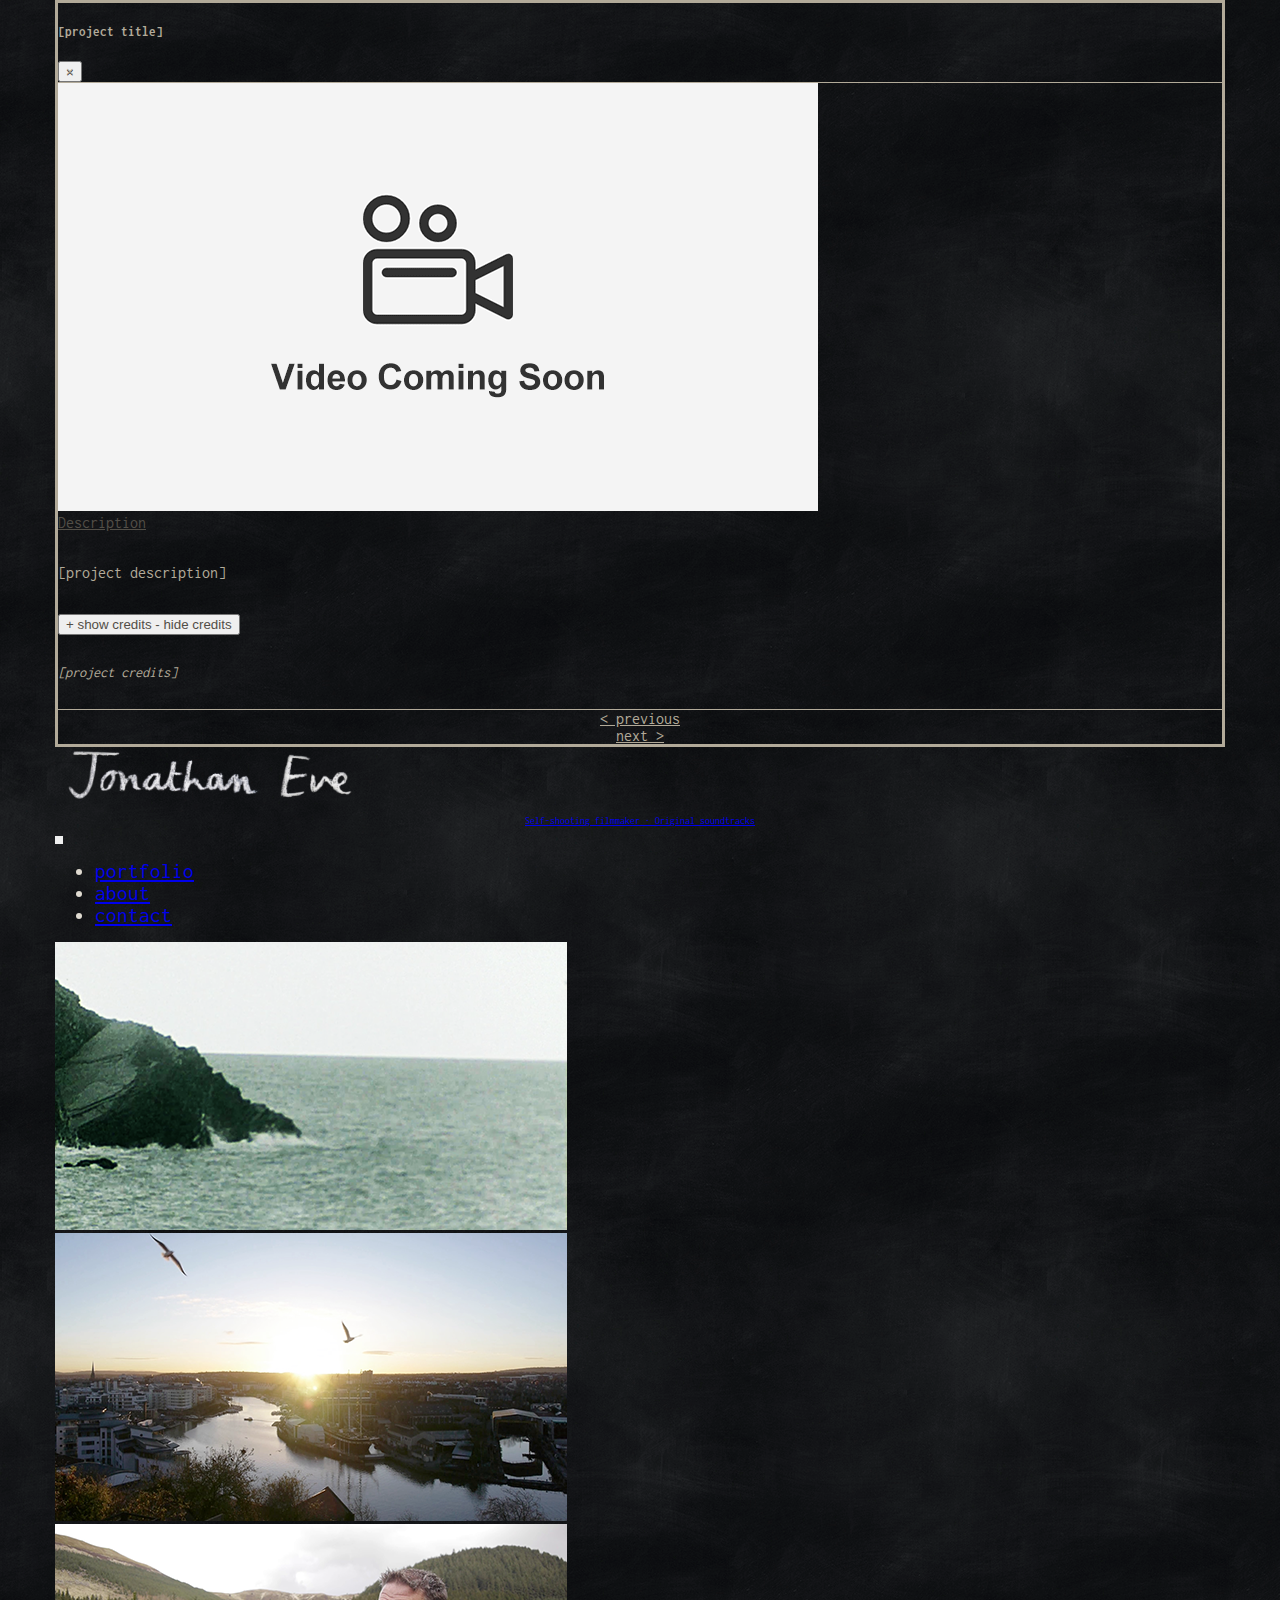
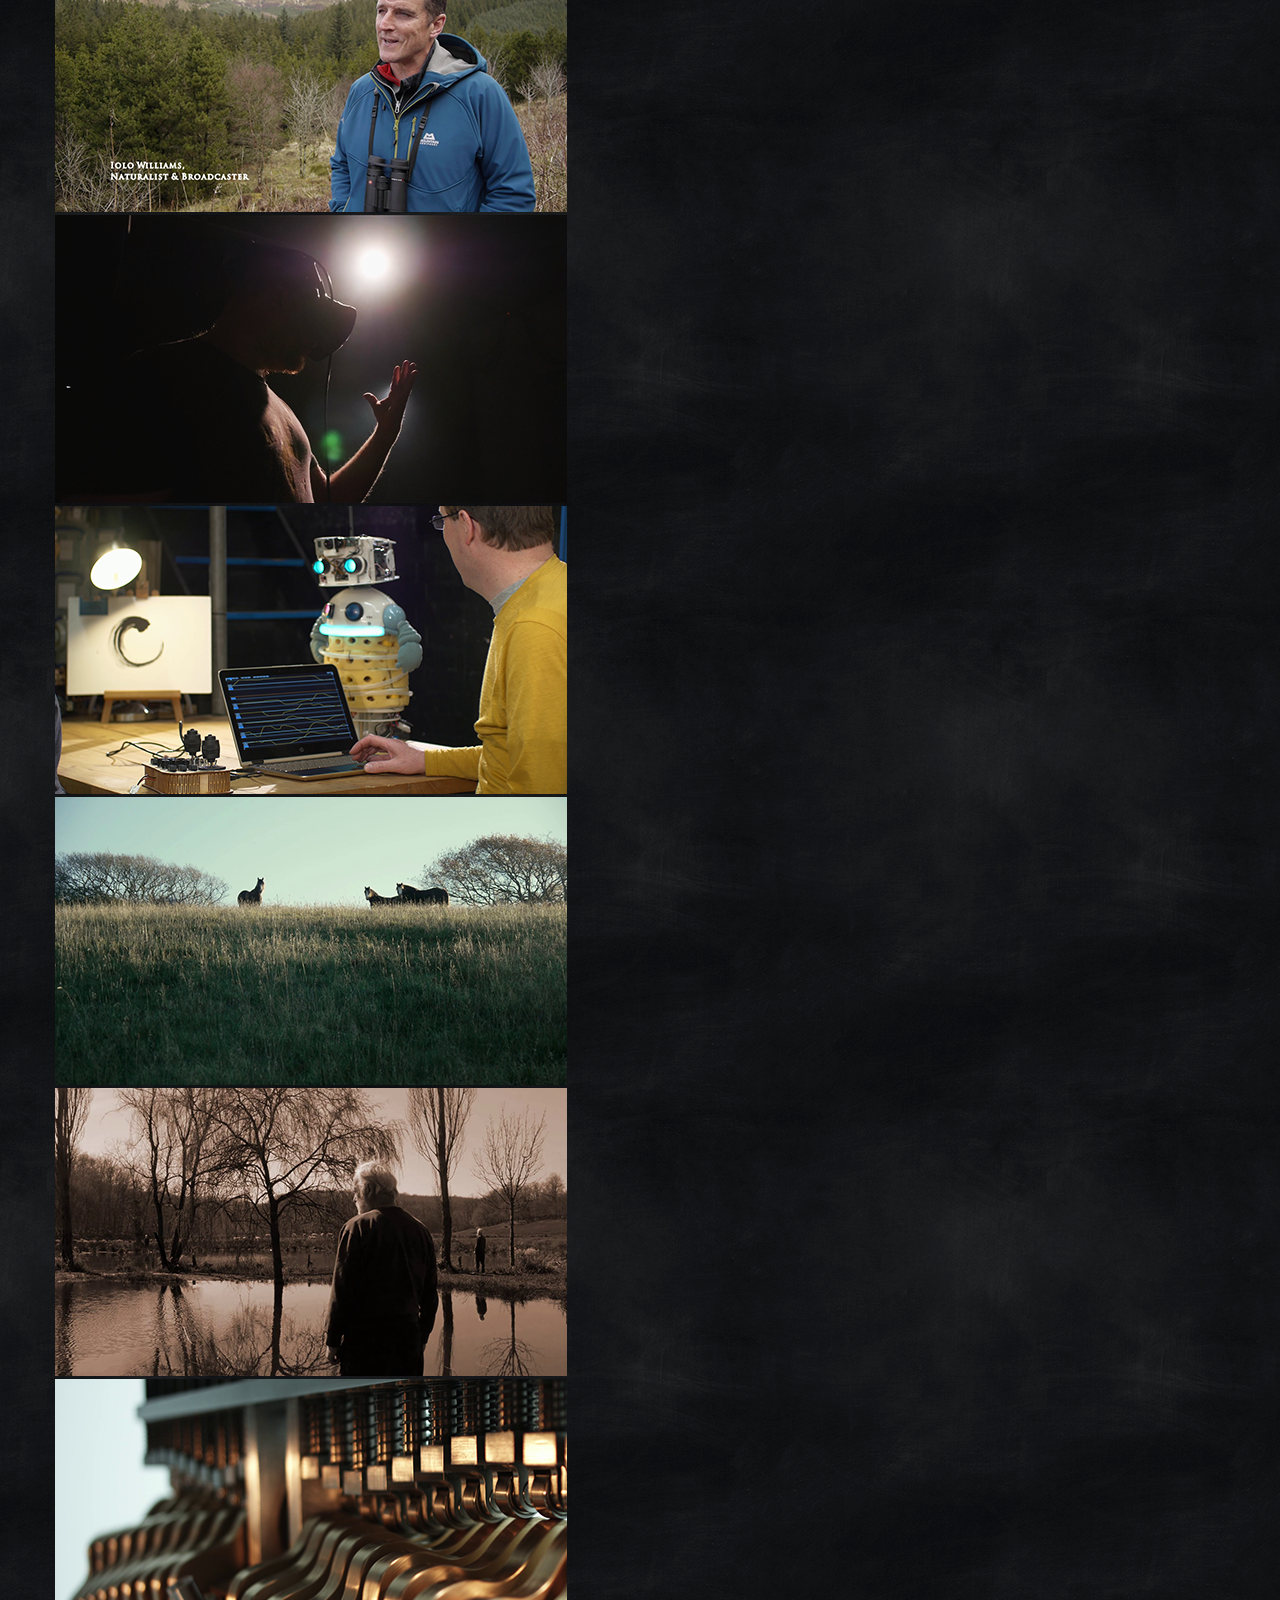
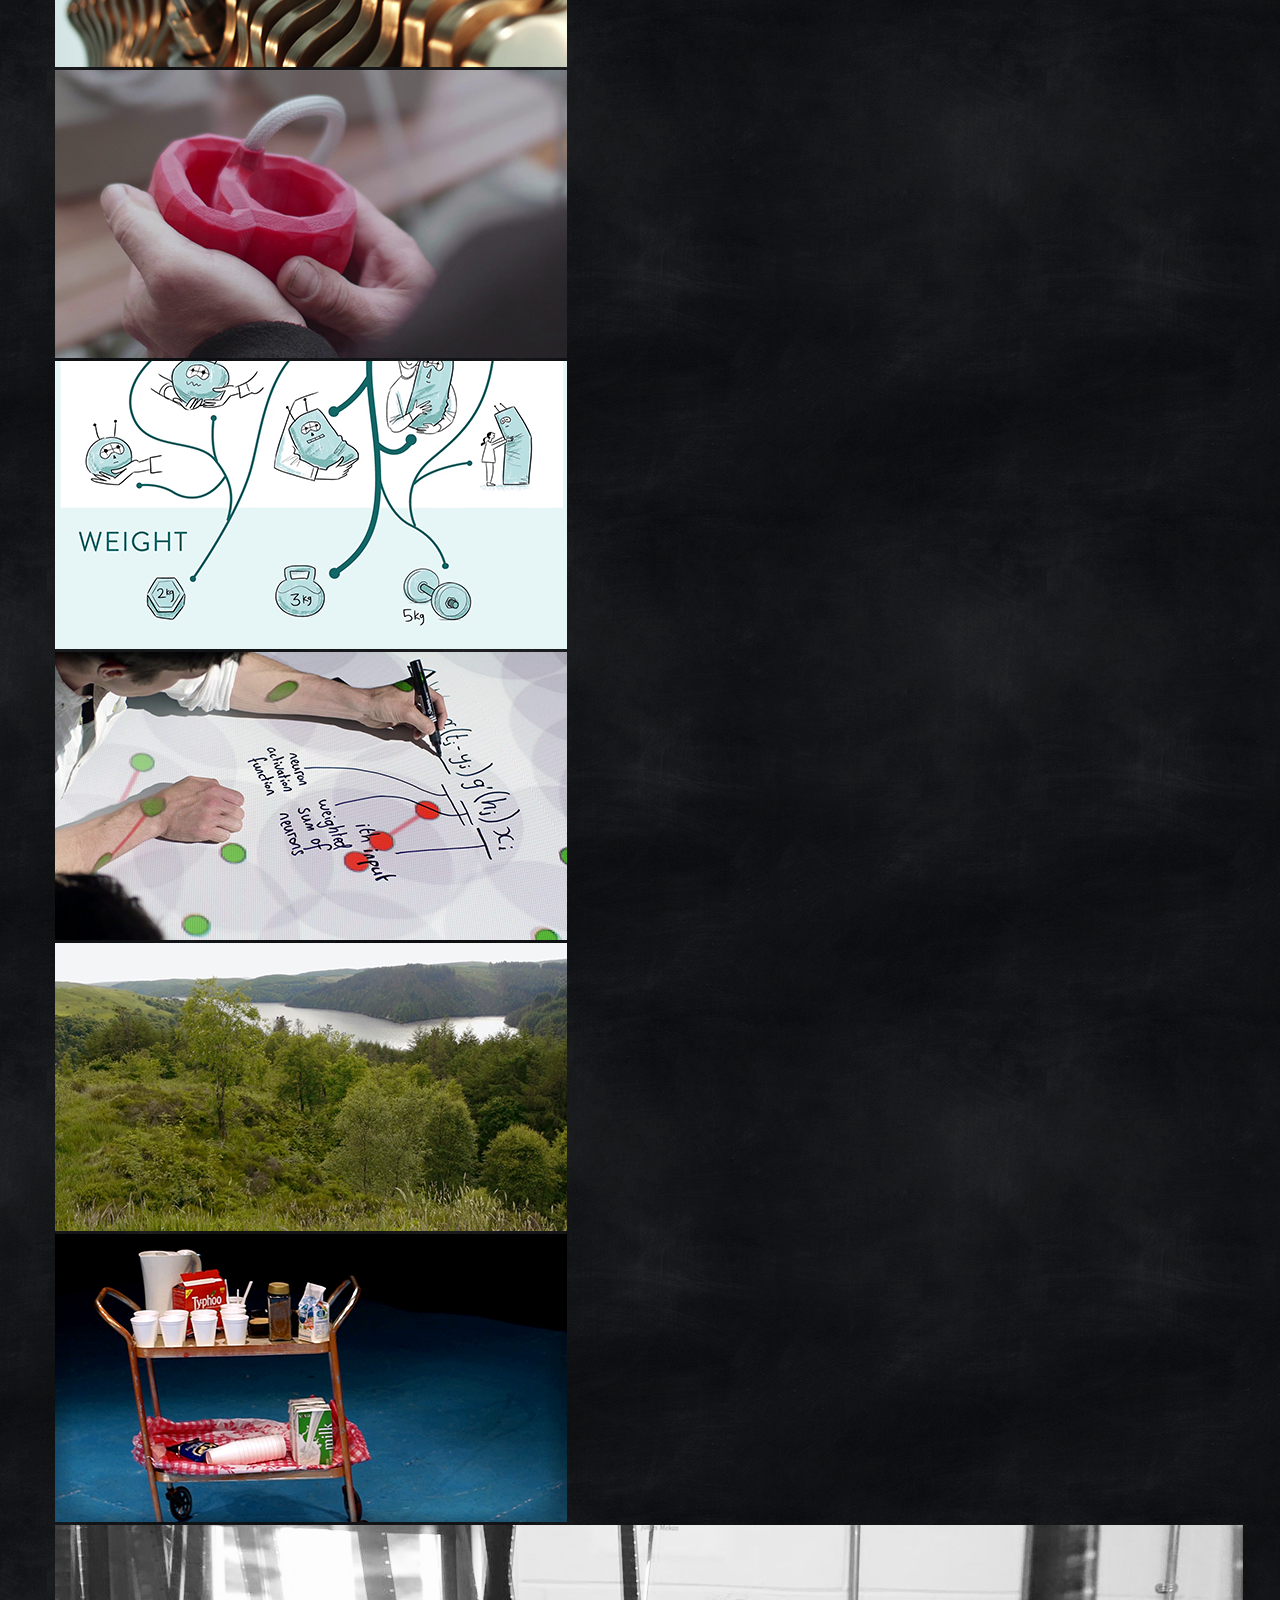
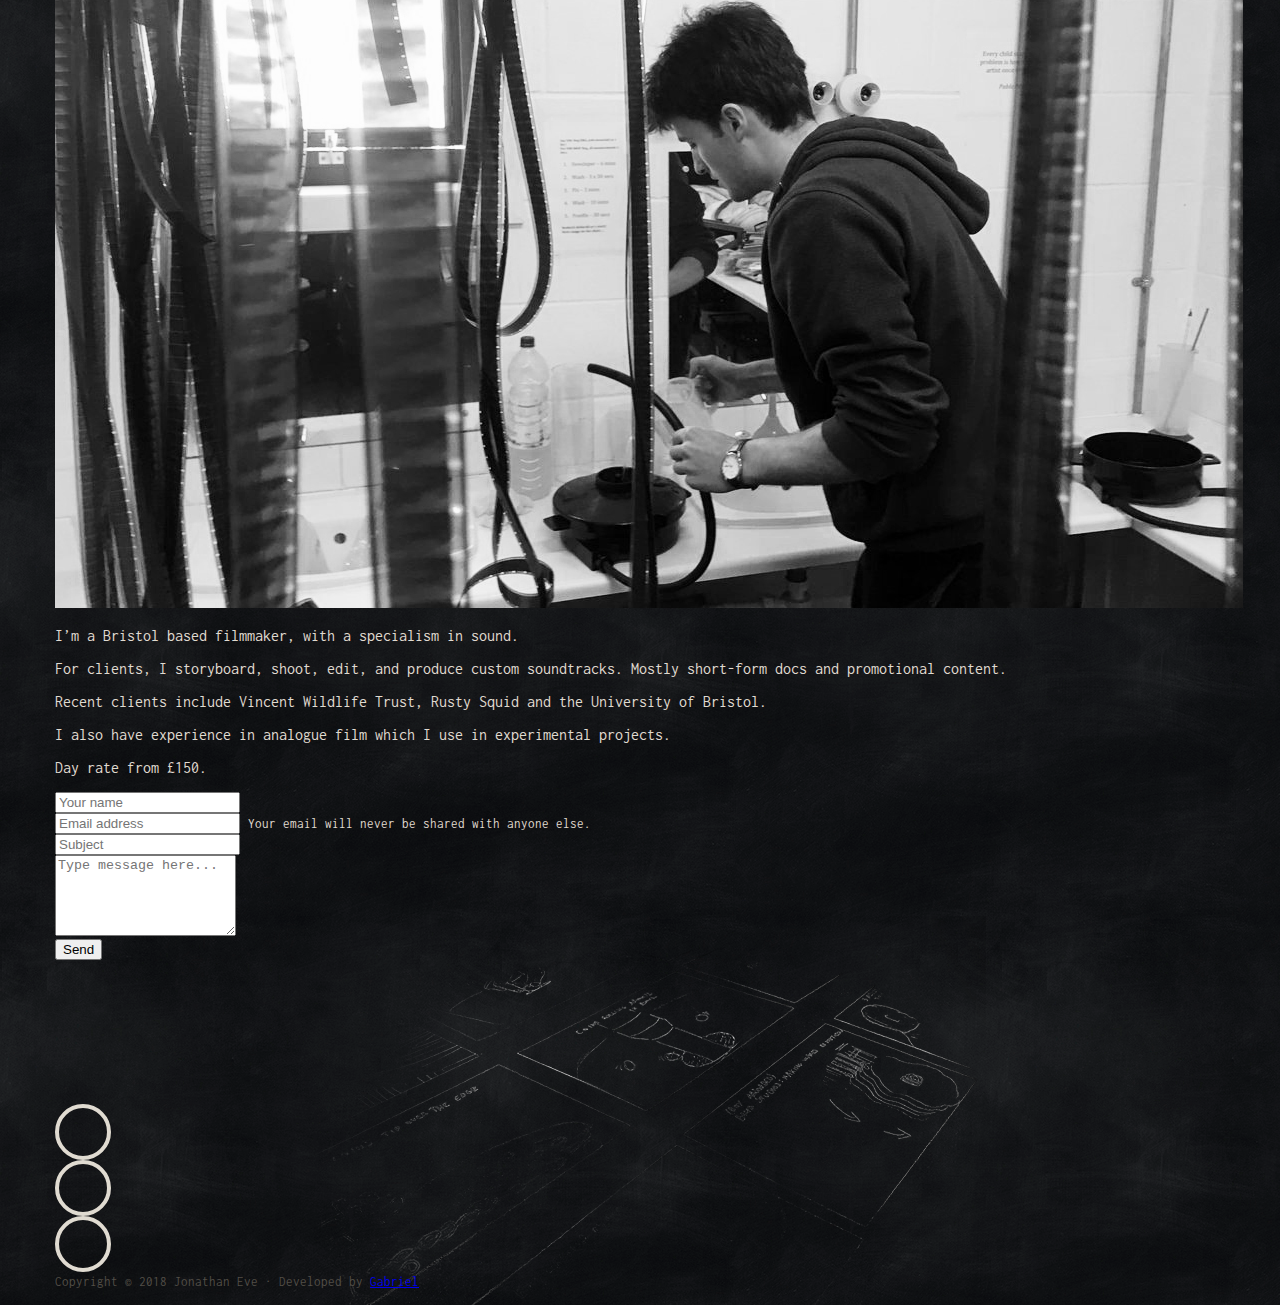
==== beta/index.html @ 40a4ddd0 "Removed links from descriptions" ====
<!doctype html>
<html lang="en">
<head>
  <!-- Required meta tags -->
  <meta charset="utf-8">
  <meta name="viewport" content="width=device-width, initial-scale=1, shrink-to-fit=no">
  <title>Jonathan Eve - Filmmaker</title>
  <link rel="icon" href="/img/favicon.png">

  <!-- Bootstrap CSS -->
  <link rel="stylesheet" href="https://stackpath.bootstrapcdn.com/bootstrap/4.2.1/css/bootstrap.min.css" integrity="sha384-GJzZqFGwb1QTTN6wy59ffF1BuGJpLSa9DkKMp0DgiMDm4iYMj70gZWKYbI706tWS" crossorigin="anonymous">  <!--  -->

  <link rel="stylesheet" href="https://use.fontawesome.com/releases/v5.7.0/css/all.css" integrity="sha384-lZN37f5QGtY3VHgisS14W3ExzMWZxybE1SJSEsQp9S+oqd12jhcu+A56Ebc1zFSJ" crossorigin="anonymous">
  <link rel="stylesheet" href="theme.css">
  <link href="https://fonts.googleapis.com/css?family=Montserrat" rel="stylesheet">
  <link href="https://fonts.googleapis.com/css?family=Inconsolata" rel="stylesheet">

</head>

<!-- Page start -->

<!-- page container class to allow boostrap css overide by increasing specifity -->
<body id="bo" style="background-image: url('/img/background-blackboard.jpg');">
<div id="background-2" style="background-image: url('/img/illustrations/storyboard-bottom.png');
background-repeat: no-repeat;
background-position: bottom;">


  <!-- Modal -->
  <div class="modal fade" id="previewModal" tabindex="-1" role="dialog" aria-labelledby="exampleModalLabel" aria-hidden="true">
    <div class="modal-dialog modal-lg" role="document">
      <div class="modal-content" style="background-image: url('/img/background-blackboard.jpg');">
        <div class="modal-header">
          <h5 id="modal-title">[project title]</h5>
          <button type="button" class="close" data-dismiss="modal" aria-label="Close">
            <span aria-hidden="true">&times;</span>
          </button>
        </div>
        <div class="modal-body" id="modal-video">
          <!-- Video placeholder when no video link exists -->
          <img src="/img/video-coming-soon-placeholder.gif" class="img-fluid" alt="Responsive image">
        </div>
        <div class="modal-body">
          <a href="#" class="toggler muted-colour" role="button" data-toggle="collapse" data-target="#modal-description" aria-expanded="false" aria-controls="modal-description">
            Description
            <span class="not-hidden"><i class="fas fa-caret-right"></i></span>
            <span class="d-none"><i class="fas fa-caret-down"></i></span>
          </a>
          <div id="modal-description" class="collapse">
            <p>[project description]</p>
          </div>

          <div class="text-right">
            <button class="btn btn-sm toggler muted-colour" type="button" data-toggle="collapse" data-target="#modal-credits" aria-expanded="false" aria-controls="modal-credits">
              <span class="not-hidden">+ show credits</span>
              <span class="d-none">- hide credits</span>
            </button>
            <div id="modal-credits" class="collapse">
              <p>[project credits]</p>
            </div>
          </div>

        </div>
        <div class="modal-footer">
          <div class="container-fluid">
            <div class="row">
              <div class="col-6 text-left">
                <a id="prevButton" href="#">&lt; previous</a>
              </div>
              <div class="col-6 text-right">
                <a id="nextButton" href="#">next &gt;</a>
              </div>
            </div>
          </div>
        </div>
      </div>
    </div>
  </div>


  <!-- Navigation menu -->

  <div class="navbar-container mt-3 mb-5">
    <nav class="navbar navbar-expand-md navbar-dark">
      <!-- TODO: add ref to homepage for brand -->
      <a class="navbar-brand" href="#">
        <!-- <span class="brand">Jonathan Eve</span> -->
        <span class="brand">
          <img src="/img/jonathan-eve-logo.png" alt="Jonathan Eve" width="300">
        </span>
        <small>Self-shooting filmmaker &middot; Original soundtracks</small>
      </a>

      <button class="navbar-toggler" type="button" data-toggle="collapse" data-target="#navbarSupportedContent" aria-controls="navbarSupportedContent" aria-expanded="false" aria-label="Toggle navigation">
        <span class="navbar-toggler-icon"></span>
      </button>
      <!-- TODO: navbar-nav remove? to stop colour -->
      <div class="collapse navbar-collapse" id="navbarSupportedContent">
        <ul class="ml-auto nav nav-tabs navbar-nav" id="myTab" role="tablist">
          <li class="nav-item text-right">
            <a class="nav-link active" id="portfolio-tab" data-toggle="tab" href="#portfolio" role="tab" aria-controls="portfolio" aria-selected="true">portfolio</a>
          </li>
          <li class="nav-item text-right">
            <a class="nav-link" id="about-tab" data-toggle="tab" href="#about" role="tab" aria-controls="about" aria-selected="false">about</a>
          </li>
          <li class="nav-item text-right">
            <a class="nav-link" id="contact-tab" data-toggle="tab" href="#contact" role="tab" aria-controls="contact" aria-selected="false">contact</a>
          </li>
        </ul>
      </div>
    </nav>
  </div>



  <div class="tab-content">


    <!-- Portfolio section -->
    <!-- TODO: key shots on video page? with explanation with film tape decoration/border -->
    <section class="container-fluid mt-4 tab-pane fade show active" id="portfolio" role="tabpanel" aria-labelledby="portfolio-tab">
      <div class="row">
        

<div class="col-sm-6 col-lg-4 p-3">
  <a class="portfolio-box" data-toggle="modal" data-target="#previewModal" href="#">
    <img src="/img/thumbs/drowning-in-an-automated-sea.png" class="img-fluid" alt="Responsive image">
    <div class="portfolio-box-caption">
      <h3 class="project-title">
        Drowning in an automated sea
      </h3>
      <p class="project-credits">
        camera & editing by Jonathan Eve
special thanks to Greg Bevan & Aberystwyth University TFTS alumni access scheme
      </p>
      <p class="project-description">
        Scenes between Aberystwyth and Aberaeron, shot on a spring-wound 16mm Bolex, developed and digitised at the University of Aberystwyth. Music: <i>Drowning in an automated sea</i> by calm! 2018
      </p>
      <div class="project-content">
        <!-- set the correct aspect ratio here -->
        <div class="embed-responsive embed-responsive-16by9">
          <iframe class="embed-responsive-item" src="https://player.vimeo.com/video/298009105?color=ffffff&title=0&byline=0&portrait=0" allowfullscreen></iframe>
        </div>
      </div>
    </div>
    <!-- <span class="badge badge-secondary">Coming soon</span> -->
  </a>
</div>
<div class="col-sm-6 col-lg-4 p-3">
  <a class="portfolio-box" data-toggle="modal" data-target="#previewModal" href="#">
    <img src="/img/thumbs/bristol-around-the-clock.png" class="img-fluid" alt="Responsive image">
    <div class="portfolio-box-caption">
      <h3 class="project-title">
        Bristol - Around the Clock
      </h3>
      <p class="project-credits">
        camera, sound, editing & music by Jonathan Eve
      </p>
      <p class="project-description">
        Scenes of people and places in Bristol, from dawn till late. This film was nominated for the 'Our City' competition in Bristol. 2017
      </p>
      <div class="project-content">
        <!-- set the correct aspect ratio here -->
        <div class="embed-responsive embed-responsive-16by9">
          <iframe class="embed-responsive-item" src="https://player.vimeo.com/video/245193532?color=ffffff&title=0&byline=0&portrait=0" allowfullscreen></iframe>
        </div>
      </div>
    </div>
    <!-- <span class="badge badge-secondary">Coming soon</span> -->
  </a>
</div>
<div class="col-sm-6 col-lg-4 p-3">
  <a class="portfolio-box" data-toggle="modal" data-target="#previewModal" href="#">
    <img src="/img/thumbs/wild-in-wales.png" class="img-fluid" alt="Responsive image">
    <div class="portfolio-box-caption">
      <h3 class="project-title">
        Wild in Wales
      </h3>
      <p class="project-credits">
        produced by Hilary Macmillan
camera & editing by Jonathan Eve
      </p>
      <p class="project-description">
        A short documentary about the return of the pine marten to England and Wales. What does this mean to the people who live or work in Wales? Featuring Iolo Williams, naturalist & broadcaster.
      </p>
      <div class="project-content">
        <!-- set the correct aspect ratio here -->
        <div class="embed-responsive embed-responsive-16by9">
          <iframe class="embed-responsive-item" src="https://player.vimeo.com/video/168819064?color=ffffff&title=0&byline=0&portrait=0" allowfullscreen></iframe>
        </div>
      </div>
    </div>
    <!-- <span class="badge badge-secondary">Coming soon</span> -->
  </a>
</div>
<div class="col-sm-6 col-lg-4 p-3">
  <a class="portfolio-box" data-toggle="modal" data-target="#previewModal" href="#">
    <img src="/img/thumbs/figuring.png" class="img-fluid" alt="Responsive image">
    <div class="portfolio-box-caption">
      <h3 class="project-title">
        Figuring
      </h3>
      <p class="project-credits">
        film credits:
cinematography by Adam Laity
sound design & Foley by Jonathan Eve
      </p>
      <p class="project-description">
        Video documentation of an artistic, scientific and technological project - <i>Figuring</i> - exploring bodies, materiality and touch in multi-person virtual reality.
For further details please visit figuring-project.com.
      </p>
      <div class="project-content">
        <!-- set the correct aspect ratio here -->
        <div class="embed-responsive embed-responsive-16by9">
          <iframe class="embed-responsive-item" src="https://player.vimeo.com/video/302290946?color=ffffff&title=0&byline=0&portrait=0" allowfullscreen></iframe>
        </div>
      </div>
    </div>
    <!-- <span class="badge badge-secondary">Coming soon</span> -->
  </a>
</div>
<div class="col-sm-6 col-lg-4 p-3">
  <a class="portfolio-box" data-toggle="modal" data-target="#previewModal" href="#">
    <img src="/img/thumbs/motion-equals-emotion.png" class="img-fluid" alt="Responsive image">
    <div class="portfolio-box-caption">
      <h3 class="project-title">
        Motion equals Emotion
      </h3>
      <p class="project-credits">
        voice-over by David McGoran
camera, sound, editing & music by Jonathan Eve
additional footage by James Dalby and Adam Laity
      </p>
      <p class="project-description">
        David McGoran, a robotic engineer and designer tells the story of Rusty Squid, a studio for robotic art and design, based in Bristol. This film was nominated for the 'Our City' competition in Bristol. 2018
      </p>
      <div class="project-content">
        <!-- set the correct aspect ratio here -->
        <div class="embed-responsive embed-responsive-16by9">
          <iframe class="embed-responsive-item" src="https://player.vimeo.com/video/266889325?color=ffffff&title=0&byline=0&portrait=0" allowfullscreen></iframe>
        </div>
      </div>
    </div>
    <!-- <span class="badge badge-secondary">Coming soon</span> -->
  </a>
</div>
<div class="col-sm-6 col-lg-4 p-3">
  <a class="portfolio-box" data-toggle="modal" data-target="#previewModal" href="#">
    <img src="/img/thumbs/connectivity-scene3-reel2.png" class="img-fluid" alt="Responsive image">
    <div class="portfolio-box-caption">
      <h3 class="project-title">
        Connectivity
      </h3>
      <p class="project-credits">
        camera, sound, editing & music by Jonathan Eve
      </p>
      <p class="project-description">
        Originally created as a video installation, two screens facing each other held an audience enclosed in a moment of connectivity between pairs of living beings, separated by a vast stretch of space. Music made from found sounds taken directly from their environments. 2015
      </p>
      <div class="project-content">
        <!-- set the correct aspect ratio here -->
        <div class="embed-responsive embed-responsive-16by9">
          <iframe class="embed-responsive-item" src="https://player.vimeo.com/video/252597766?color=ffffff&title=0&byline=0&portrait=0" allowfullscreen></iframe>
        </div>
      </div>
    </div>
    <!-- <span class="badge badge-secondary">Coming soon</span> -->
  </a>
</div>
<div class="col-sm-6 col-lg-4 p-3">
  <a class="portfolio-box" data-toggle="modal" data-target="#previewModal" href="#">
    <img src="/img/thumbs/exploring-time.png" class="img-fluid" alt="Responsive image">
    <div class="portfolio-box-caption">
      <h3 class="project-title">
        Exploring Time
      </h3>
      <p class="project-credits">
        camera, sound, editing & music by Jonathan Eve
      </p>
      <p class="project-description">
        An experimental reflection on time, space and memory. 2015
      </p>
      <div class="project-content">
        <!-- set the correct aspect ratio here -->
        <div class="embed-responsive embed-responsive-16by9">
          <iframe class="embed-responsive-item" src="https://player.vimeo.com/video/132607721?color=ffffff&title=0&byline=0&portrait=0" allowfullscreen></iframe>
        </div>
      </div>
    </div>
    <!-- <span class="badge badge-secondary">Coming soon</span> -->
  </a>
</div>
<div class="col-sm-6 col-lg-4 p-3">
  <a class="portfolio-box" data-toggle="modal" data-target="#previewModal" href="#">
    <img src="/img/thumbs/making-waves.png" class="img-fluid" alt="Responsive image">
    <div class="portfolio-box-caption">
      <h3 class="project-title">
        Making Waves
      </h3>
      <p class="project-credits">
        directed by David McGoran
cinematography by Adam Laity
additional camerawork, editing & original score by Jonathan Eve
      </p>
      <p class="project-description">
        In 2016, Rusty Squid designed and fabricated a mechanical sculpture for the M Shed museum in Bristol, reminding us of our industrial past.
This film will be released in 2019.
      </p>
      <div class="project-content">
        <!-- set the correct aspect ratio here -->
        <div class="embed-responsive embed-responsive-16by9">
          <iframe class="embed-responsive-item" src="#" allowfullscreen></iframe>
        </div>
      </div>
    </div>
    <!-- <span class="badge badge-secondary">Coming soon</span> -->
  </a>
</div>
<div class="col-sm-6 col-lg-4 p-3">
  <a class="portfolio-box" data-toggle="modal" data-target="#previewModal" href="#">
    <img src="/img/thumbs/heart-in-your-hands.png" class="img-fluid" alt="Responsive image">
    <div class="portfolio-box-caption">
      <h3 class="project-title">
        Heart in Your Hands
      </h3>
      <p class="project-credits">
        directed by David McGoran
cinematography by Adam Laity
editing & original music by Jonathan Eve
      </p>
      <p class="project-description">
        Documentary on the design and fabrication of robotic hearts. This film will be released in 2019.
      </p>
      <div class="project-content">
        <!-- set the correct aspect ratio here -->
        <div class="embed-responsive embed-responsive-16by9">
          <iframe class="embed-responsive-item" src="#" allowfullscreen></iframe>
        </div>
      </div>
    </div>
    <!-- <span class="badge badge-secondary">Coming soon</span> -->
  </a>
</div>
<div class="col-sm-6 col-lg-4 p-3">
  <a class="portfolio-box" data-toggle="modal" data-target="#previewModal" href="#">
    <img src="/img/thumbs/evolutionary-tree.png" class="img-fluid" alt="Responsive image">
    <div class="portfolio-box-caption">
      <h3 class="project-title">
        Evolutionary Tree
      </h3>
      <p class="project-credits">
        voice-over by David McGoran
illustration by Laurie Stansfield
sound & editing by Jonathan Eve
      </p>
      <p class="project-description">
        This short animation captures the evolutionary tree principle that is fundamental to Rusty Squid’s robotic design practice. This film will be released in 2019.
      </p>
      <div class="project-content">
        <!-- set the correct aspect ratio here -->
        <div class="embed-responsive embed-responsive-16by9">
          <iframe class="embed-responsive-item" src="#" allowfullscreen></iframe>
        </div>
      </div>
    </div>
    <!-- <span class="badge badge-secondary">Coming soon</span> -->
  </a>
</div>
<div class="col-sm-6 col-lg-4 p-3">
  <a class="portfolio-box" data-toggle="modal" data-target="#previewModal" href="#">
    <img src="/img/thumbs/projected-algorithms.png" class="img-fluid" alt="Responsive image">
    <div class="portfolio-box-caption">
      <h3 class="project-title">
        Projected Algorithms
      </h3>
      <p class="project-credits">
        voice-over by David McGoran
camera & editing by James Dalby
sound & music by Jonathan Eve
      </p>
      <p class="project-description">
        Robotic engineer and designer David McGoran explains the importance of designing new algorithms. 2018
      </p>
      <div class="project-content">
        <!-- set the correct aspect ratio here -->
        <div class="embed-responsive embed-responsive-16by9">
          <iframe class="embed-responsive-item" src="https://www.youtube-nocookie.com/embed/AFolFqjvFXk" allowfullscreen></iframe>
        </div>
      </div>
    </div>
    <!-- <span class="badge badge-secondary">Coming soon</span> -->
  </a>
</div>
<div class="col-sm-6 col-lg-4 p-3">
  <a class="portfolio-box" data-toggle="modal" data-target="#previewModal" href="#">
    <img src="/img/thumbs/restoring-the-pine-marten.png" class="img-fluid" alt="Responsive image">
    <div class="portfolio-box-caption">
      <h3 class="project-title">
        Restoring the Pine Marten to England and Wales
      </h3>
      <p class="project-credits">
        produced by Hilary Macmillan
camera, sound, editing and music by Jonathan Eve
      </p>
      <p class="project-description">
        The pine marten was once common across much of Britain, but is now one of our rarest mammals. Today, the pine marten population is increasing its range in Scotland, but in the rest of Britain it is considered to be functionally extinct. The Vincent Wildlife Trust has embarked on a major recovery project to bring the pine marten back to England and Wales. 2014
      </p>
      <div class="project-content">
        <!-- set the correct aspect ratio here -->
        <div class="embed-responsive embed-responsive-16by9">
          <iframe class="embed-responsive-item" src="https://player.vimeo.com/video/108462659?color=ffffff&title=0&byline=0&portrait=0" allowfullscreen></iframe>
        </div>
      </div>
    </div>
    <!-- <span class="badge badge-secondary">Coming soon</span> -->
  </a>
</div>
<div class="col-sm-6 col-lg-4 p-3">
  <a class="portfolio-box" data-toggle="modal" data-target="#previewModal" href="#">
    <img src="/img/thumbs/tea-break-murder.png" class="img-fluid" alt="Responsive image">
    <div class="portfolio-box-caption">
      <h3 class="project-title">
        Tea Break Murder
      </h3>
      <p class="project-credits">
        written by Naomi Sleet
camera & editing by Destina Bartley
directed by Jonathan Eve
      </p>
      <p class="project-description">
        Peter Voncamp is a passionate filmmaker, contented until he finds his beloved tea-lady murdered. Taking matters into his own hands, he interrogates some of his key suspects, but it becomes clear that the reality of the situation is not as expected. Won the RTS student award for best comedy in 2016.
      </p>
      <div class="project-content">
        <!-- set the correct aspect ratio here -->
        <div class="embed-responsive embed-responsive-16by9">
          <iframe class="embed-responsive-item" src="https://player.vimeo.com/video/133131252?color=ffffff&title=0&byline=0&portrait=0" allowfullscreen></iframe>
        </div>
      </div>
    </div>
    <!-- <span class="badge badge-secondary">Coming soon</span> -->
  </a>
</div>

        
      </div>
    </section>




    <!-- About section -->

    <section class="container-fluid tab-pane fade mt-4" id="about" role="tabpanel" aria-labelledby="about-tab">
      <div class="row">
        <div class="col-sm-6 p-2 text-center">
          <img src="/img/jonathan-developing-film.jpg" class="img-fluid" alt="Photo of Jonathan developing film">
        </div>
        <div class="col-sm-6 p-2 text-center">
          <p>I’m a Bristol based filmmaker, with a specialism in sound.</p>
          <p>For clients, I storyboard, shoot, edit, and produce custom soundtracks. Mostly short-form docs and promotional content.</p>
          <p>Recent clients include Vincent Wildlife Trust, Rusty Squid and the University of Bristol.</p>
          <p>I also have experience in analogue film which I use in experimental projects.</p>
          <p>Day rate from £150.</p>
        </div>
      </div>
    </section>


    <!-- Contact -->

    <section class="container tab-pane fade mt-4" id="contact" role="tabpanel" aria-labelledby="contact-tab">
      <div class="row justify-content-center">
        <div class="col-lg-8 p-2">
          <form autocomplete="off" target="_blank" action="https://docs.google.com/forms/d/e/1FAIpQLSfS8g7ffipWPxZmZZhmHDQXSN7EUesu1B0ZSvLdOjTOehpx7Q/formResponse">
            <div class="form-group">
              <!-- <label for="name" class="col-md-3 col-form-label">Your name</label> -->
              <input name="entry.1300844360" type="text" class="form-control" id="name" placeholder="Your name">
            </div>
            <div class="form-group">
              <!-- <label for="senderEmail" class="col col-form-label">Email address</label> -->
              <!-- <div class="col-md-9 p-0"> -->
                <input autocomplete="on" name="entry.220235027" type="email" class="form-control" id="senderEmail" aria-describedby="emailHelp" placeholder="Email address">
                <small id="emailHelp" class="form-text text-muted">Your email will never be shared with anyone else.</small>
              <!-- </div> -->
            </div>
            <div class="form-group">
              <!-- <label for="subject" class="col col-form-label">Subject</label> -->
              <input name="entry.937007608" type="text" class="form-control" id="subject" placeholder="Subject">
            </div>
            <div class="form-group">
              <!-- <label for="messageBox" class="col col-form-label">Message</label> -->
              <textarea name="entry.117788099" class="form-control" id="messageBox" placeholder="Type message here..." rows="5"></textarea>
            </div>
            <!-- <div class="row justify-content-end">
              <div class="custom-control custom-checkbox col-md-9">
                <input name="entry.946596164_sentinel" type="checkbox" class="custom-control-input" id="mailingList">
                <label class="custom-control-label" for="mailingList">Tick the box if you would like to receive an email when a new film is released</label>
              </div>
            </div> -->
            <div class="form-group text-right">
              <button type="submit" class="btn btn-primary">Send</button>
            </div>
          </form>
        </div>
      </div>
    </section>

  </div>

  <!-- Social icons -->

  <footer class="footer">

    <!-- <div class="row"> -->

      <!-- <div class="col-4">
        <div class="doodle text-right">
          <img src="/img/illustrations/pine-marten.png" alt="Hand drawn illustration of a pine marten">
        </div>
      </div> -->

      <!-- <div class="col-4"> -->
        <ul class="list-unstyled list-inline social-icon text-center">
          <li class="list-inline-item">
            <a id="vimeo" href="https://vimeo.com/user37777984" target="_blank">
              <i class="fab fa-vimeo-v"></i>
            </a>
          </li>
          <li class="list-inline-item">
            <a id="instagram" href="" target="_blank">
              <i class="fab fa-instagram"></i>
            </a>
          </li>
          <li class="list-inline-item">
            <a id="twitter" href="" target="_blank">
              <i class="fab fa-twitter"></i>
            </a>
          </li>
        </ul>
      <!-- </div> -->

      <!-- <div class="col-4">
        <div class="doodle text-left">
          <img src="/img/illustrations/cycling.png" alt="Hand drawn illustration of a pine marten">
        </div>
      </div> -->

    <!-- </div> -->

    <!-- Copyright -->
    <!-- TODO: add automatic date in python code -->
    <div class="footer-copyright text-center my-5 muted-colour">
      <small>Copyright © 2018 Jonathan Eve &middot; Developed by <a href="#">Gabriel</a></small>
    </div>

  </footer>

<!-- background 2 -->
</div>


  <!-- jQuery first, then Popper.js, then Bootstrap JS -->
  <script src="https://code.jquery.com/jquery-3.3.1.slim.min.js" integrity="sha384-q8i/X+965DzO0rT7abK41JStQIAqVgRVzpbzo5smXKp4YfRvH+8abtTE1Pi6jizo" crossorigin="anonymous"></script>
  <script src="https://cdnjs.cloudflare.com/ajax/libs/popper.js/1.14.6/umd/popper.min.js" integrity="sha384-wHAiFfRlMFy6i5SRaxvfOCifBUQy1xHdJ/yoi7FRNXMRBu5WHdZYu1hA6ZOblgut" crossorigin="anonymous"></script>
  <script src="https://stackpath.bootstrapcdn.com/bootstrap/4.2.1/js/bootstrap.min.js" integrity="sha384-B0UglyR+jN6CkvvICOB2joaf5I4l3gm9GU6Hc1og6Ls7i6U/mkkaduKaBhlAXv9k" crossorigin="anonymous"></script>
  <script src="script.js"></script>

</body>
</html>
---- beta/theme.css ----
html {
  /* TODO: what is this for? */
    overflow-y: scroll;
}

/* Set the main theme colours in the body tag */
body {

  /* Set the main font style here */
  /* font-family: 'Montserrat', sans-serif; */
  font-family: 'Inconsolata', monospace;
  font-size: 12pt;
  color: hsl(40, 19%, 85%);
  /* fall back background */
  background-color: black;

  /* limit width of content on large screens */
  max-width: 1170px;
  /* center content */
  margin: auto;
  /* increase content padding and fix modal 'bug' */
  padding-left: 1rem;
  padding-right: 1rem;


}

#background-2 {

}


/* Set the style for paragraph text */
p {
  /* font-family: "Courier New", Courier, monospace; */
}

#bo .muted-colour {
  color: hsl(40, 7%, 30%);
}


/* remove default link colouring */
/* #bo a {
  color: inherit;
} */

/* to fix stupid modal margin right problem in windows */
#bo.modal-open {
  padding-right: 1rem !important;
}

#bo.modal-open .container-fluid img {
  filter: grayscale(100%);
  transition: filter 2s;
}

#bo .modal-content {
  color: hsl(40, 14%, 65%);
  background-color: hsl(0, 0%, 10%);
  border: solid;
  /* color: hsl(0, 0%, 90%); */
}

#bo .modal-backdrop.show {
  opacity: 0.7;
}

#bo .modal-content button.close {
  color: inherit;
  text-shadow: 0 1px 0 hsl(0, 0%, 15%);
}

#bo .modal-header {
  border-bottom: 1px solid;
}

#bo .modal-footer {
  border-top: 1px solid;
  display: block;
  text-align: center;
}

#bo .modal-footer a {
  color: inherit;
}

#modal-title {
  font-weight: bold;
  display: block;
  /* text-align: center; */
}

#modal-description,
#modal-credits {
  white-space: pre-line;
}

#modal-credits {
  /* color: hsl(0, 0%, 70%); */
  font-style: italic;
  /* text-align: right; */
  font-size: 0.9em;
}


.navbar-brand small {
  display: block;
  text-align: center;
  font-size: 0.6em;
  /* color: hsl(360, 0%, 50%); */
  /* font-family: 'Montserrat', sans-serif; */
}

.nav-item {
  font-size: 1.3em;
  /* font-family: 'Montserrat', sans-serif; */
}

#bo .nav-link,
#bo .nav-tabs {
  background: none;
  border: none;
}

/* #bo .fade {
  transition: opacity 0.3s;
} */

#bo .navbar-toggler {
  border: none;
  padding: 0.25rem 0.25rem;
}

#bo .navbar-toggler:focus {
  outline: 0;
}

#bo .portfolio-box {
  position: relative;
  display: block;
  /* max-width: 650px; */
  margin: 0 auto;
  color: inherit;
}

#bo .portfolio-box-caption {
  display: none;
  pointer-events: none;
  position: absolute;
  bottom: 0%;
  width: 100%;
  background: hsla(360, 0%, 0%, 0.5);
  padding: 0.7em;
  /* -webkit-transform: translateY(-50%); */
  /* transform: translateY(-50%); */
}

#bo .portfolio-box-caption:hover {
  display: block;
}

#bo .portfolio-box-caption h3 {
  margin: 0;
  font-size: 1em;
  text-align: center;
}

/* Hide content only displayed in modal */
.project-description,
.project-credits,
.project-content {
  display: none;
  /* opacity: 1; */
}


.social-icon {
  list-style: none;
  display: block;
  padding: 0;
  margin: 0;
}

.social-icon a {
  display: table-cell;
  vertical-align: middle;
  text-align: center;
  width: 3em;
  height: 3em;
  color: inherit;
  border-style: solid;
  border-width: 4px;
  border-radius: 50%;
  transition: all 0.3s;
}


.footer {
  padding-top: 9rem;
  padding-bottom: 1rem;
}

#email:hover {
  color: #ffa500;
}
#twitter:hover {
  color: #1da1f2;
}
#facebook:hover {
  color: #3b5998;
}
#vimeo:hover {
  color: #1ab7ea;
}
#linkedin:hover {
  color: #0976b4;
}
#instagram:hover {
  color: #c13584;
}


.doodle {
  /* position: absolute; */
  /* bottom: -25px; */
  /* left: -45px; */
  /* z-index: -1000; */
}

.doodle img {
  filter: opacity(30%);
  width: 200px;
}
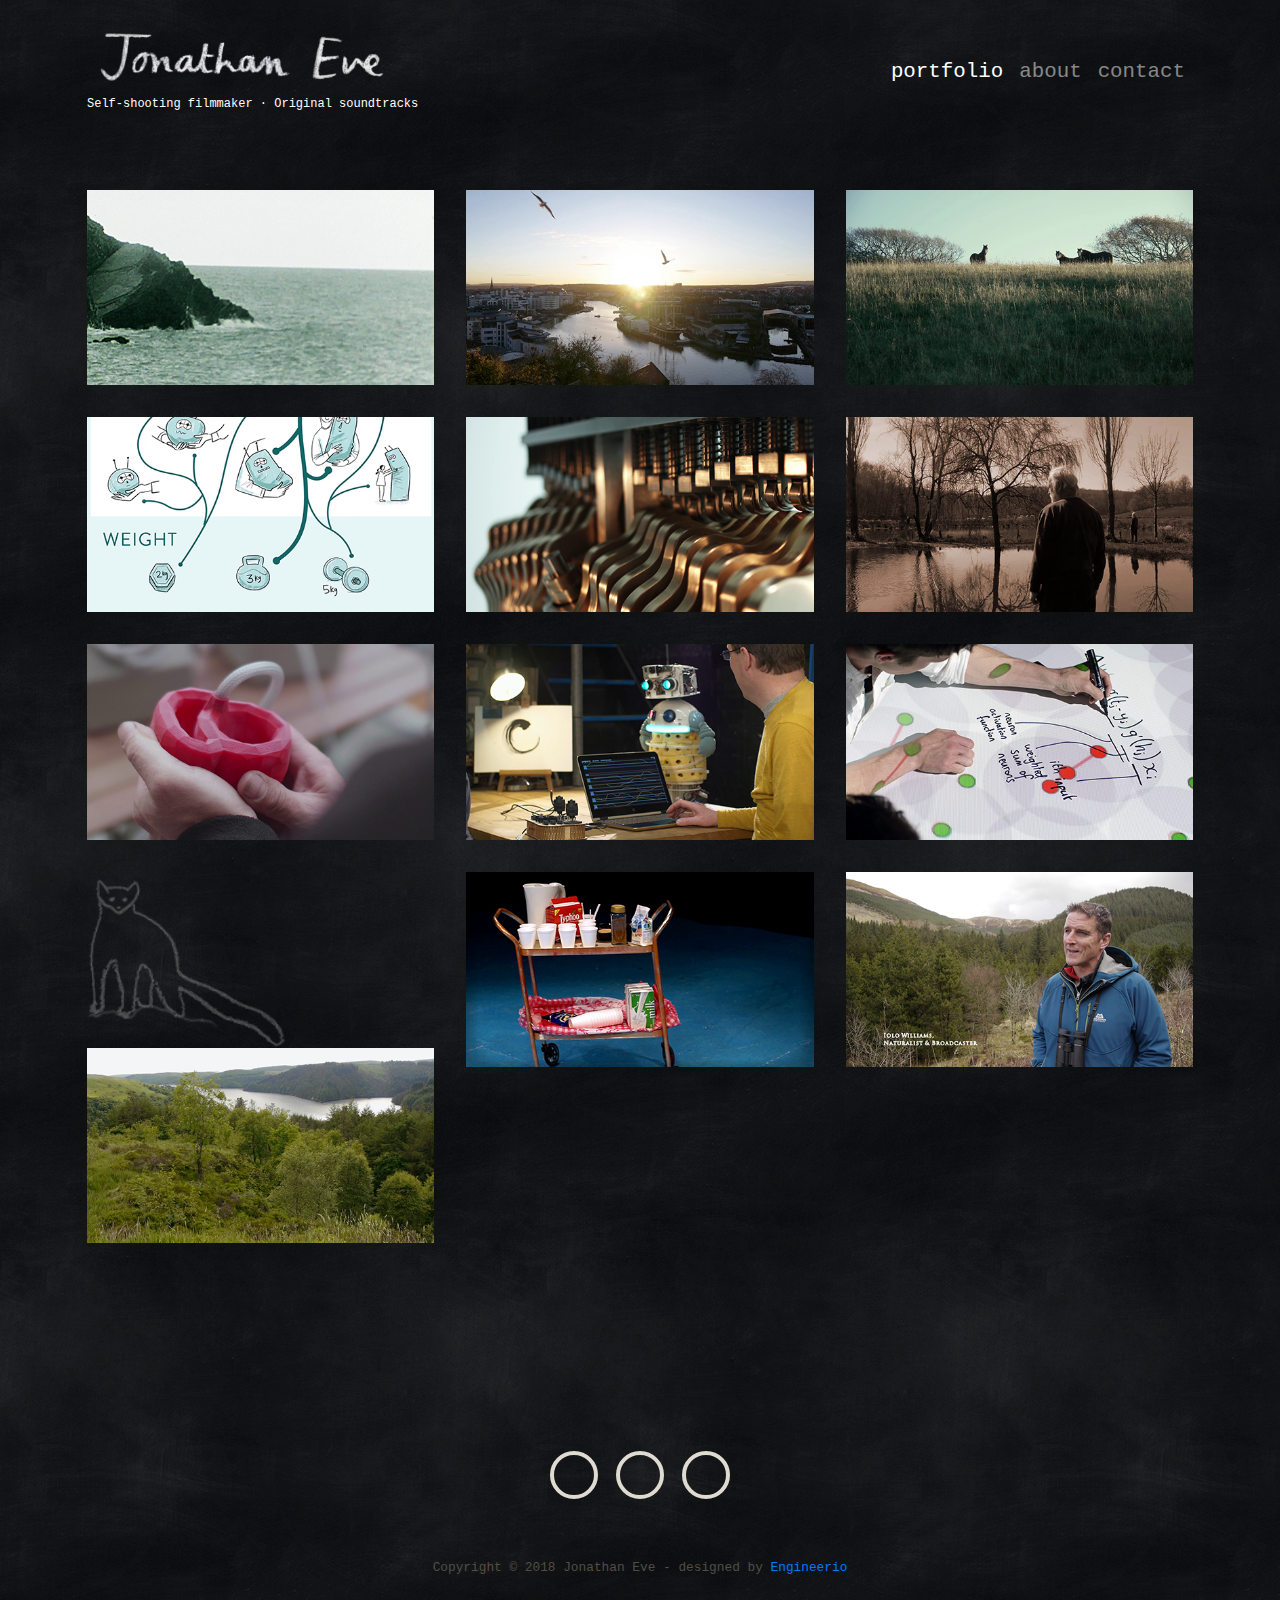
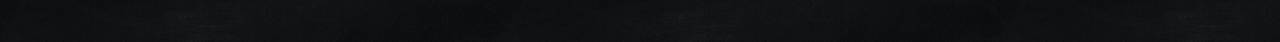
==== commit 65519fea: "Minor bug fix and improvements" ====
--- a/beta/index.html
+++ b/beta/index.html
@@ -8,12 +8,11 @@
   <link rel="icon" href="/img/favicon.png">
 
   <!-- Bootstrap CSS -->
-  <link rel="stylesheet" href="https://stackpath.bootstrapcdn.com/bootstrap/4.2.1/css/bootstrap.min.css" integrity="sha384-GJzZqFGwb1QTTN6wy59ffF1BuGJpLSa9DkKMp0DgiMDm4iYMj70gZWKYbI706tWS" crossorigin="anonymous">  <!--  -->
-
-  <link rel="stylesheet" href="https://use.fontawesome.com/releases/v5.7.0/css/all.css" integrity="sha384-lZN37f5QGtY3VHgisS14W3ExzMWZxybE1SJSEsQp9S+oqd12jhcu+A56Ebc1zFSJ" crossorigin="anonymous">
+<link rel="stylesheet" href="https://stackpath.bootstrapcdn.com/bootstrap/4.3.1/css/bootstrap.min.css" integrity="sha384-ggOyR0iXCbMQv3Xipma34MD+dH/1fQ784/j6cY/iJTQUOhcWr7x9JvoRxT2MZw1T" crossorigin="anonymous">
+
+<link rel="stylesheet" href="https://use.fontawesome.com/releases/v5.7.0/css/all.css" integrity="sha384-lZN37f5QGtY3VHgisS14W3ExzMWZxybE1SJSEsQp9S+oqd12jhcu+A56Ebc1zFSJ" crossorigin="anonymous">
   <link rel="stylesheet" href="theme.css">
   <link href="https://fonts.googleapis.com/css?family=Montserrat" rel="stylesheet">
-  <link href="https://fonts.googleapis.com/css?family=Inconsolata" rel="stylesheet">
 
 </head>
 
@@ -21,9 +20,6 @@
 
 <!-- page container class to allow boostrap css overide by increasing specifity -->
 <body id="bo" style="background-image: url('/img/background-blackboard.jpg');">
-<div id="background-2" style="background-image: url('/img/illustrations/storyboard-bottom.png');
-background-repeat: no-repeat;
-background-position: bottom;">
 
 
   <!-- Modal -->
@@ -33,7 +29,7 @@
         <div class="modal-header">
           <h5 id="modal-title">[project title]</h5>
           <button type="button" class="close" data-dismiss="modal" aria-label="Close">
-            <span aria-hidden="true">&times;</span>
+            <span aria-hidden="true"><i class="far fa-times"></i></span>
           </button>
         </div>
         <div class="modal-body" id="modal-video">
@@ -94,7 +90,7 @@
       <button class="navbar-toggler" type="button" data-toggle="collapse" data-target="#navbarSupportedContent" aria-controls="navbarSupportedContent" aria-expanded="false" aria-label="Toggle navigation">
         <span class="navbar-toggler-icon"></span>
       </button>
-      <!-- TODO: navbar-nav remove? to stop colour -->
+<!-- TODO: navbar-nav remove? to stop colour -->
       <div class="collapse navbar-collapse" id="navbarSupportedContent">
         <ul class="ml-auto nav nav-tabs navbar-nav" id="myTab" role="tablist">
           <li class="nav-item text-right">
@@ -120,328 +116,329 @@
     <!-- TODO: key shots on video page? with explanation with film tape decoration/border -->
     <section class="container-fluid mt-4 tab-pane fade show active" id="portfolio" role="tabpanel" aria-labelledby="portfolio-tab">
       <div class="row">
-        
-
-<div class="col-sm-6 col-lg-4 p-3">
-  <a class="portfolio-box" data-toggle="modal" data-target="#previewModal" href="#">
-    <img src="/img/thumbs/drowning-in-an-automated-sea.png" class="img-fluid" alt="Responsive image">
-    <div class="portfolio-box-caption">
-      <h3 class="project-title">
-        Drowning in an automated sea
-      </h3>
-      <p class="project-credits">
-        camera & editing by Jonathan Eve
-special thanks to Greg Bevan & Aberystwyth University TFTS alumni access scheme
-      </p>
-      <p class="project-description">
-        Scenes between Aberystwyth and Aberaeron, shot on a spring-wound 16mm Bolex, developed and digitised at the University of Aberystwyth. Music: <i>Drowning in an automated sea</i> by calm! 2018
-      </p>
-      <div class="project-content">
-        <!-- set the correct aspect ratio here -->
-        <div class="embed-responsive embed-responsive-16by9">
-          <iframe class="embed-responsive-item" src="https://player.vimeo.com/video/298009105?color=ffffff&title=0&byline=0&portrait=0" allowfullscreen></iframe>
-        </div>
-      </div>
-    </div>
-    <!-- <span class="badge badge-secondary">Coming soon</span> -->
-  </a>
-</div>
-<div class="col-sm-6 col-lg-4 p-3">
-  <a class="portfolio-box" data-toggle="modal" data-target="#previewModal" href="#">
-    <img src="/img/thumbs/bristol-around-the-clock.png" class="img-fluid" alt="Responsive image">
-    <div class="portfolio-box-caption">
-      <h3 class="project-title">
-        Bristol - Around the Clock
-      </h3>
-      <p class="project-credits">
-        camera, sound, editing & music by Jonathan Eve
-      </p>
-      <p class="project-description">
-        Scenes of people and places in Bristol, from dawn till late. This film was nominated for the 'Our City' competition in Bristol. 2017
-      </p>
-      <div class="project-content">
-        <!-- set the correct aspect ratio here -->
-        <div class="embed-responsive embed-responsive-16by9">
-          <iframe class="embed-responsive-item" src="https://player.vimeo.com/video/245193532?color=ffffff&title=0&byline=0&portrait=0" allowfullscreen></iframe>
-        </div>
-      </div>
-    </div>
-    <!-- <span class="badge badge-secondary">Coming soon</span> -->
-  </a>
-</div>
-<div class="col-sm-6 col-lg-4 p-3">
-  <a class="portfolio-box" data-toggle="modal" data-target="#previewModal" href="#">
-    <img src="/img/thumbs/wild-in-wales.png" class="img-fluid" alt="Responsive image">
-    <div class="portfolio-box-caption">
-      <h3 class="project-title">
-        Wild in Wales
-      </h3>
-      <p class="project-credits">
-        produced by Hilary Macmillan
-camera & editing by Jonathan Eve
-      </p>
-      <p class="project-description">
-        A short documentary about the return of the pine marten to England and Wales. What does this mean to the people who live or work in Wales? Featuring Iolo Williams, naturalist & broadcaster.
-      </p>
-      <div class="project-content">
-        <!-- set the correct aspect ratio here -->
-        <div class="embed-responsive embed-responsive-16by9">
-          <iframe class="embed-responsive-item" src="https://player.vimeo.com/video/168819064?color=ffffff&title=0&byline=0&portrait=0" allowfullscreen></iframe>
-        </div>
-      </div>
-    </div>
-    <!-- <span class="badge badge-secondary">Coming soon</span> -->
-  </a>
-</div>
-<div class="col-sm-6 col-lg-4 p-3">
-  <a class="portfolio-box" data-toggle="modal" data-target="#previewModal" href="#">
-    <img src="/img/thumbs/figuring.png" class="img-fluid" alt="Responsive image">
-    <div class="portfolio-box-caption">
-      <h3 class="project-title">
-        Figuring
-      </h3>
-      <p class="project-credits">
-        film credits:
-cinematography by Adam Laity
-sound design & Foley by Jonathan Eve
-      </p>
-      <p class="project-description">
-        Video documentation of an artistic, scientific and technological project - <i>Figuring</i> - exploring bodies, materiality and touch in multi-person virtual reality.
-For further details please visit figuring-project.com.
-      </p>
-      <div class="project-content">
-        <!-- set the correct aspect ratio here -->
-        <div class="embed-responsive embed-responsive-16by9">
-          <iframe class="embed-responsive-item" src="https://player.vimeo.com/video/302290946?color=ffffff&title=0&byline=0&portrait=0" allowfullscreen></iframe>
-        </div>
-      </div>
-    </div>
-    <!-- <span class="badge badge-secondary">Coming soon</span> -->
-  </a>
-</div>
-<div class="col-sm-6 col-lg-4 p-3">
-  <a class="portfolio-box" data-toggle="modal" data-target="#previewModal" href="#">
-    <img src="/img/thumbs/motion-equals-emotion.png" class="img-fluid" alt="Responsive image">
-    <div class="portfolio-box-caption">
-      <h3 class="project-title">
-        Motion equals Emotion
-      </h3>
-      <p class="project-credits">
-        voice-over by David McGoran
-camera, sound, editing & music by Jonathan Eve
-additional footage by James Dalby and Adam Laity
-      </p>
-      <p class="project-description">
-        David McGoran, a robotic engineer and designer tells the story of Rusty Squid, a studio for robotic art and design, based in Bristol. This film was nominated for the 'Our City' competition in Bristol. 2018
-      </p>
-      <div class="project-content">
-        <!-- set the correct aspect ratio here -->
-        <div class="embed-responsive embed-responsive-16by9">
-          <iframe class="embed-responsive-item" src="https://player.vimeo.com/video/266889325?color=ffffff&title=0&byline=0&portrait=0" allowfullscreen></iframe>
-        </div>
-      </div>
-    </div>
-    <!-- <span class="badge badge-secondary">Coming soon</span> -->
-  </a>
-</div>
-<div class="col-sm-6 col-lg-4 p-3">
-  <a class="portfolio-box" data-toggle="modal" data-target="#previewModal" href="#">
-    <img src="/img/thumbs/connectivity-scene3-reel2.png" class="img-fluid" alt="Responsive image">
-    <div class="portfolio-box-caption">
-      <h3 class="project-title">
-        Connectivity
-      </h3>
-      <p class="project-credits">
-        camera, sound, editing & music by Jonathan Eve
-      </p>
-      <p class="project-description">
-        Originally created as a video installation, two screens facing each other held an audience enclosed in a moment of connectivity between pairs of living beings, separated by a vast stretch of space. Music made from found sounds taken directly from their environments. 2015
-      </p>
-      <div class="project-content">
-        <!-- set the correct aspect ratio here -->
-        <div class="embed-responsive embed-responsive-16by9">
-          <iframe class="embed-responsive-item" src="https://player.vimeo.com/video/252597766?color=ffffff&title=0&byline=0&portrait=0" allowfullscreen></iframe>
-        </div>
-      </div>
-    </div>
-    <!-- <span class="badge badge-secondary">Coming soon</span> -->
-  </a>
-</div>
-<div class="col-sm-6 col-lg-4 p-3">
-  <a class="portfolio-box" data-toggle="modal" data-target="#previewModal" href="#">
-    <img src="/img/thumbs/exploring-time.png" class="img-fluid" alt="Responsive image">
-    <div class="portfolio-box-caption">
-      <h3 class="project-title">
-        Exploring Time
-      </h3>
-      <p class="project-credits">
-        camera, sound, editing & music by Jonathan Eve
-      </p>
-      <p class="project-description">
-        An experimental reflection on time, space and memory. 2015
-      </p>
-      <div class="project-content">
-        <!-- set the correct aspect ratio here -->
-        <div class="embed-responsive embed-responsive-16by9">
-          <iframe class="embed-responsive-item" src="https://player.vimeo.com/video/132607721?color=ffffff&title=0&byline=0&portrait=0" allowfullscreen></iframe>
-        </div>
-      </div>
-    </div>
-    <!-- <span class="badge badge-secondary">Coming soon</span> -->
-  </a>
-</div>
-<div class="col-sm-6 col-lg-4 p-3">
-  <a class="portfolio-box" data-toggle="modal" data-target="#previewModal" href="#">
-    <img src="/img/thumbs/making-waves.png" class="img-fluid" alt="Responsive image">
-    <div class="portfolio-box-caption">
-      <h3 class="project-title">
-        Making Waves
-      </h3>
-      <p class="project-credits">
-        directed by David McGoran
-cinematography by Adam Laity
-additional camerawork, editing & original score by Jonathan Eve
-      </p>
-      <p class="project-description">
-        In 2016, Rusty Squid designed and fabricated a mechanical sculpture for the M Shed museum in Bristol, reminding us of our industrial past.
-This film will be released in 2019.
-      </p>
-      <div class="project-content">
-        <!-- set the correct aspect ratio here -->
-        <div class="embed-responsive embed-responsive-16by9">
-          <iframe class="embed-responsive-item" src="#" allowfullscreen></iframe>
-        </div>
-      </div>
-    </div>
-    <!-- <span class="badge badge-secondary">Coming soon</span> -->
-  </a>
-</div>
-<div class="col-sm-6 col-lg-4 p-3">
-  <a class="portfolio-box" data-toggle="modal" data-target="#previewModal" href="#">
-    <img src="/img/thumbs/heart-in-your-hands.png" class="img-fluid" alt="Responsive image">
-    <div class="portfolio-box-caption">
-      <h3 class="project-title">
-        Heart in Your Hands
-      </h3>
-      <p class="project-credits">
-        directed by David McGoran
-cinematography by Adam Laity
-editing & original music by Jonathan Eve
-      </p>
-      <p class="project-description">
-        Documentary on the design and fabrication of robotic hearts. This film will be released in 2019.
-      </p>
-      <div class="project-content">
-        <!-- set the correct aspect ratio here -->
-        <div class="embed-responsive embed-responsive-16by9">
-          <iframe class="embed-responsive-item" src="#" allowfullscreen></iframe>
-        </div>
-      </div>
-    </div>
-    <!-- <span class="badge badge-secondary">Coming soon</span> -->
-  </a>
-</div>
-<div class="col-sm-6 col-lg-4 p-3">
-  <a class="portfolio-box" data-toggle="modal" data-target="#previewModal" href="#">
-    <img src="/img/thumbs/evolutionary-tree.png" class="img-fluid" alt="Responsive image">
-    <div class="portfolio-box-caption">
-      <h3 class="project-title">
-        Evolutionary Tree
-      </h3>
-      <p class="project-credits">
-        voice-over by David McGoran
-illustration by Laurie Stansfield
-sound & editing by Jonathan Eve
-      </p>
-      <p class="project-description">
-        This short animation captures the evolutionary tree principle that is fundamental to Rusty Squid’s robotic design practice. This film will be released in 2019.
-      </p>
-      <div class="project-content">
-        <!-- set the correct aspect ratio here -->
-        <div class="embed-responsive embed-responsive-16by9">
-          <iframe class="embed-responsive-item" src="#" allowfullscreen></iframe>
-        </div>
-      </div>
-    </div>
-    <!-- <span class="badge badge-secondary">Coming soon</span> -->
-  </a>
-</div>
-<div class="col-sm-6 col-lg-4 p-3">
-  <a class="portfolio-box" data-toggle="modal" data-target="#previewModal" href="#">
-    <img src="/img/thumbs/projected-algorithms.png" class="img-fluid" alt="Responsive image">
-    <div class="portfolio-box-caption">
-      <h3 class="project-title">
-        Projected Algorithms
-      </h3>
-      <p class="project-credits">
-        voice-over by David McGoran
-camera & editing by James Dalby
-sound & music by Jonathan Eve
-      </p>
-      <p class="project-description">
-        Robotic engineer and designer David McGoran explains the importance of designing new algorithms. 2018
-      </p>
-      <div class="project-content">
-        <!-- set the correct aspect ratio here -->
-        <div class="embed-responsive embed-responsive-16by9">
-          <iframe class="embed-responsive-item" src="https://www.youtube-nocookie.com/embed/AFolFqjvFXk" allowfullscreen></iframe>
-        </div>
-      </div>
-    </div>
-    <!-- <span class="badge badge-secondary">Coming soon</span> -->
-  </a>
-</div>
-<div class="col-sm-6 col-lg-4 p-3">
-  <a class="portfolio-box" data-toggle="modal" data-target="#previewModal" href="#">
-    <img src="/img/thumbs/restoring-the-pine-marten.png" class="img-fluid" alt="Responsive image">
-    <div class="portfolio-box-caption">
-      <h3 class="project-title">
-        Restoring the Pine Marten to England and Wales
-      </h3>
-      <p class="project-credits">
-        produced by Hilary Macmillan
-camera, sound, editing and music by Jonathan Eve
-      </p>
-      <p class="project-description">
-        The pine marten was once common across much of Britain, but is now one of our rarest mammals. Today, the pine marten population is increasing its range in Scotland, but in the rest of Britain it is considered to be functionally extinct. The Vincent Wildlife Trust has embarked on a major recovery project to bring the pine marten back to England and Wales. 2014
-      </p>
-      <div class="project-content">
-        <!-- set the correct aspect ratio here -->
-        <div class="embed-responsive embed-responsive-16by9">
-          <iframe class="embed-responsive-item" src="https://player.vimeo.com/video/108462659?color=ffffff&title=0&byline=0&portrait=0" allowfullscreen></iframe>
-        </div>
-      </div>
-    </div>
-    <!-- <span class="badge badge-secondary">Coming soon</span> -->
-  </a>
-</div>
-<div class="col-sm-6 col-lg-4 p-3">
-  <a class="portfolio-box" data-toggle="modal" data-target="#previewModal" href="#">
-    <img src="/img/thumbs/tea-break-murder.png" class="img-fluid" alt="Responsive image">
-    <div class="portfolio-box-caption">
-      <h3 class="project-title">
-        Tea Break Murder
-      </h3>
-      <p class="project-credits">
-        written by Naomi Sleet
-camera & editing by Destina Bartley
-directed by Jonathan Eve
-      </p>
-      <p class="project-description">
-        Peter Voncamp is a passionate filmmaker, contented until he finds his beloved tea-lady murdered. Taking matters into his own hands, he interrogates some of his key suspects, but it becomes clear that the reality of the situation is not as expected. Won the RTS student award for best comedy in 2016.
-      </p>
-      <div class="project-content">
-        <!-- set the correct aspect ratio here -->
-        <div class="embed-responsive embed-responsive-16by9">
-          <iframe class="embed-responsive-item" src="https://player.vimeo.com/video/133131252?color=ffffff&title=0&byline=0&portrait=0" allowfullscreen></iframe>
-        </div>
-      </div>
-    </div>
-    <!-- <span class="badge badge-secondary">Coming soon</span> -->
-  </a>
-</div>
-
-        
+
+        <!-- Portfolio item -->
+        <div class="col-sm-6 col-lg-4 p-3">
+          <a class="portfolio-box" data-toggle="modal" data-target="#previewModal" href="#">
+            <img src="/img/thumbs/drowning-in-an-automated-sea.png" class="img-fluid" alt="Responsive image">
+            <div class="portfolio-box-caption">
+              <h3 class="project-title">
+                Drowning in an automated sea
+              </h3>
+              <p class="project-credits">
+                Camera, sound, editing & music by Jonathan Eve <br>
+                with thanks to Greg Bevan <br>
+                Aberystwyth University TFTS Alumni Access Scheme
+              </p>
+              <p class="project-description">
+                scenes between Aberystwyth and Aberaeron, shot on a spring-wound 16mm Bolex, developed and digitised at the University of Aberystwyth
+              </p>
+              <div class="project-content">
+                <!-- set the correct aspect ratio here -->
+                <div class="embed-responsive embed-responsive-16by9">
+                  <iframe class="embed-responsive-item" src="https://player.vimeo.com/video/298009105?color=ffffff&title=0&byline=0&portrait=0" allowfullscreen></iframe>
+                </div>
+              </div>
+            </div>
+            <!-- <span class="badge badge-secondary">Coming soon</span> -->
+          </a>
+        </div>
+
+        <!-- Portfolio item -->
+        <div class="col-sm-6 col-lg-4 p-3">
+          <a class="portfolio-box" data-toggle="modal" data-target="#previewModal" href="#">
+            <img src="/img/thumbs/bristol-around-the-clock.png" class="img-fluid" alt="Responsive image">
+            <div class="portfolio-box-caption">
+              <h3 class="project-title">
+                Bristol - Around the Clock
+              </h3>
+              <p class="project-credits">
+                Camera, sound, editing & music by Jonathan Eve
+              </p>
+              <p class="project-description">
+                Bristol: The people and the City, from dawn till late – in 90 seconds.
+              </p>
+              <div class="project-content">
+                <!-- set the correct aspect ratio here -->
+                <div class="embed-responsive embed-responsive-16by9">
+                  <iframe class="embed-responsive-item" src="https://player.vimeo.com/video/245193532?color=ffffff&title=0&byline=0&portrait=0" allowfullscreen></iframe>
+
+                  <!-- <div style="padding:56.25% 0 0 0;position:relative;"><iframe src="https://player.vimeo.com/video/245193532?color=ffffff&title=0&byline=0&portrait=0" style="position:absolute;top:0;left:0;width:100%;height:100%;" frameborder="0" webkitallowfullscreen mozallowfullscreen allowfullscreen></iframe></div><script src="https://player.vimeo.com/api/player.js"></script> -->
+
+                </div>
+              </div>
+            </div>
+            <!-- <span class="badge badge-secondary">Coming soon</span> -->
+          </a>
+        </div>
+
+        <!-- Portfolio item -->
+        <div class="col-sm-6 col-lg-4 p-3">
+          <a class="portfolio-box" data-toggle="modal" data-target="#previewModal" href="#">
+            <img src="/img/thumbs/connectivity-scene3-reel2.png" class="img-fluid" alt="Responsive image">
+            <div class="portfolio-box-caption">
+              <h3 class="project-title">
+                Connectivity
+              </h3>
+              <p class="project-credits">
+                Camera, sound, editing & music by Jonathan Eve
+              </p>
+              <div class="project-description">
+                Originally created as a video installation, two screens facing each other held an audience enclosed in a moment of connectivity between pairs of living beings, separated by a vast stretch of space. Music made from found sounds taken directly from their environments.
+              </div>
+              <div class="project-content">
+                <!-- set the correct aspect ratio here -->
+                <div class="embed-responsive embed-responsive-21by9">
+                  <iframe class="embed-responsive-item" src="https://player.vimeo.com/video/252597766?color=ffffff&title=0&byline=0&portrait=0" allowfullscreen></iframe>
+                </div>
+              </div>
+            </div>
+          </a>
+        </div>
+
+        <!-- Portfolio item -->
+        <div class="col-sm-6 col-lg-4 p-3">
+          <a class="portfolio-box" data-toggle="modal" data-target="#previewModal" href="#">
+            <img src="/img/thumbs/evolutionary-tree.png" class="img-fluid" alt="Responsive image">
+            <div class="portfolio-box-caption">
+              <h3 class="project-title">
+                Evolutionary Tree
+              </h3>
+              <p class="project-credits">
+                Voice-over by David McGoran <br>
+                Illustration by Laurie Stansfield <br>
+                Sound & editing by Jonathan Eve
+              </p>
+              <p class="project-description">
+                A Rusty Squid film <br>
+                This short animation captures the evolutionary tree principle that is fundamental to Rusty Squid’s robotic design practice.
+              </p>
+              <div class="project-content">
+                <!-- set the correct aspect ratio here -->
+                <div class="embed-responsive embed-responsive-16by9">
+                  <iframe class="embed-responsive-item" src="#" allowfullscreen></iframe>
+                </div>
+              </div>
+            </div>
+          </a>
+        </div>
+
+        <!-- Portfolio item -->
+        <div class="col-sm-6 col-lg-4 p-3">
+          <a class="portfolio-box" data-toggle="modal" data-target="#previewModal" href="#">
+            <img src="/img/thumbs/making-waves.png" class="img-fluid" alt="Responsive image">
+            <div class="portfolio-box-caption">
+              <h3 class="project-title">
+                Making Waves
+              </h3>
+              <p class="project-credits">
+                Directed by David McGoran <br>
+                Cinematography by Adam Laity <br>
+                Additional camerawork, editing & original score by Jonathan Eve
+              </p>
+              <p class="project-description">
+                A Rusty Squid Film <br>
+                In 2016, Rusty Squid designed and fabricated a mechanical sculpture for the M Shed museum in Bristol, reminding us of our industrial past.
+              </p>
+              <div class="project-content">
+                <!-- set the correct aspect ratio here -->
+                <div class="embed-responsive embed-responsive-16by9">
+                  <iframe class="embed-responsive-item" src="#" allowfullscreen></iframe>
+                </div>
+              </div>
+            </div>
+          </a>
+        </div>
+
+        <!-- Portfolio item -->
+        <div class="col-sm-6 col-lg-4 p-3">
+          <a class="portfolio-box" data-toggle="modal" data-target="#previewModal" href="#">
+            <img src="/img/thumbs/exploring-time.png" class="img-fluid" alt="Responsive image">
+            <div class="portfolio-box-caption">
+              <h3 class="project-title">
+                Exploring Time
+              </h3>
+              <p class="project-credits">
+                Camera, sound, editing & music by Jonathan Eve
+              </p>
+              <p class="project-description">
+                An experimental reflection on time, space and memory.
+              </p>
+              <div class="project-content">
+                <!-- set the correct aspect ratio here -->
+                <div class="embed-responsive embed-responsive-16by9">
+                  <iframe class="embed-responsive-item" src="https://player.vimeo.com/video/132607721?color=ffffff&title=0&byline=0&portrait=0" allowfullscreen></iframe>
+                </div>
+              </div>
+            </div>
+          </a>
+        </div>
+
+        <!-- Portfolio item -->
+        <div class="col-sm-6 col-lg-4 p-3">
+          <a class="portfolio-box" data-toggle="modal" data-target="#previewModal" href="#">
+            <img src="/img/thumbs/heart-in-your-hands.png" class="img-fluid" alt="Responsive image">
+            <div class="portfolio-box-caption">
+              <h3 class="project-title">
+                Heart in Your Hands
+              </h3>
+              <p class="project-credits">
+                Directed by David McGoran <br>
+                Cinematography by Adam Laity <br>
+                Additional camerawork by James Dalby & Jonathan Eve <br>
+                Edited by James Dalby & Jonathan Eve <br>
+                Original music by Jonathan Eve
+              </p>
+              <p class="project-description">
+                A Rusty Squid Film <br>
+                Documentary on the design and fabrication of robotic hearts.
+              </p>
+              <div class="project-content">
+                <!-- set the correct aspect ratio here -->
+                <div class="embed-responsive embed-responsive-16by9">
+                  <iframe class="embed-responsive-item" src="#" allowfullscreen></iframe>
+                </div>
+              </div>
+            </div>
+          </a>
+        </div>
+
+        <!-- Portfolio item -->
+        <div class="col-sm-6 col-lg-4 p-3">
+          <a class="portfolio-box" data-toggle="modal" data-target="#previewModal" href="#">
+            <img src="/img/thumbs/motion-equals-emotion.png" class="img-fluid" alt="Responsive image">
+            <div class="portfolio-box-caption">
+              <h3 class="project-title">
+                Motion equals Emotion
+              </h3>
+              <p class="project-credits">
+                Voice-over by David McGoran <br>
+                Camera, sound, editing & music by Jonathan Eve <br>
+                Additional footage by James Dalby and Adam Laity
+              </p>
+              <p class="project-description">
+                “As we dive into this century, we’ll be entering a landscape where the boundaries between humanity, nature and technology start to blur.” <br>
+                David McGoran, a robotic engineer and designer tells the story of Rusty Squid, a studio for robotic art and design, based in Bristol.
+              </p>
+              <div class="project-content">
+                <!-- set the correct aspect ratio here -->
+                <div class="embed-responsive embed-responsive-16by9">
+                  <iframe class="embed-responsive-item" src="https://player.vimeo.com/video/266889325?color=ffffff&title=0&byline=0&portrait=0" allowfullscreen></iframe>
+                </div>
+              </div>
+            </div>
+          </a>
+        </div>
+
+        <!-- Portfolio item -->
+        <div class="col-sm-6 col-lg-4 p-3">
+          <a class="portfolio-box" data-toggle="modal" data-target="#previewModal" href="#">
+            <img src="/img/thumbs/projected-algorithms.png" class="img-fluid" alt="Responsive image">
+            <div class="portfolio-box-caption">
+              <h3 class="project-title">
+                Projected Algorithms
+              </h3>
+              <p class="project-credits">
+                CVoice-over by David McGoran <br>
+                Camera and Editing by James Dalby <br>
+                Sound & music by Jonathan Eve
+              </p>
+              <p class="project-description">
+                A Rusty Squid film <br>
+                Robotic engineer and designer David McGoran from Rusty Squid, explains the importance of designing new algorithms.
+              </p>
+              <div class="project-content">
+                <!-- set the correct aspect ratio here -->
+                <div class="embed-responsive embed-responsive-16by9">
+                  <iframe class="embed-responsive-item" src="https://www.youtube-nocookie.com/embed/AFolFqjvFXk" allowfullscreen></iframe>
+                </div>
+              </div>
+            </div>
+          </a>
+        </div>
+
+        <!-- Portfolio item -->
+        <div class="col-sm-6 col-lg-4 p-3">
+          <a class="portfolio-box" data-toggle="modal" data-target="#previewModal" href="#">
+            <div class="doodle">
+              <img src="/img/illustrations/pine-marten.png" alt="Hand drawn illustration of a pine marten">
+            </div>
+            <img src="/img/thumbs/restoring-the-pine-marten.png" class="img-fluid" alt="Responsive image">
+            <div class="portfolio-box-caption">
+              <h3 class="project-title">
+                Restoring the Pine Marten to England and Wales
+              </h3>
+              <p class="project-credits">
+                Produced by Hilary Macmillan <br>
+                Camera and editing by Jonathan Eve
+              </p>
+              <p class="project-description">
+                A Vincent Wildlife Trust film <br>
+                The pine marten was once common across much of Britain, but is now one of our rarest mammals. Today, the pine marten population is increasing its range in Scotland, but in the rest of Britain it is considered to be functionally extinct. The Vincent Wildlife Trust has embarked on a major recovery project to bring the pine marten back to England and Wales.
+              </p>
+              <div class="project-content">
+                <!-- set the correct aspect ratio here -->
+                <div class="embed-responsive embed-responsive-16by9">
+                  <iframe class="embed-responsive-item" src="https://player.vimeo.com/video/108462659?color=ffffff&title=0&byline=0&portrait=0" allowfullscreen></iframe>
+                </div>
+              </div>
+            </div>
+          </a>
+        </div>
+
+        <!-- Portfolio item -->
+        <div class="col-sm-6 col-lg-4 p-3">
+          <a class="portfolio-box" data-toggle="modal" data-target="#previewModal" href="#">
+            <img src="/img/thumbs/tea-break-murder.png" class="img-fluid" alt="Responsive image">
+            <div class="portfolio-box-caption">
+              <h3 class="project-title">
+                Tea Break Murder
+              </h3>
+              <p class="project-credits">
+                Camera, sound, editing & music by Jonathan Eve
+              </p>
+              <p class="project-description">
+                University project <br>
+                Peter Voncamp is a passionate filmmaker, contented until he finds his beloved tea-lady murdered. Taking matters into his own hands, he interrogates some of his key suspects, but it becomes clear that the reality of the situation is not as expected.
+              </p>
+              <div class="project-content">
+                <!-- set the correct aspect ratio here -->
+                <div class="embed-responsive embed-responsive-16by9">
+                  <iframe class="embed-responsive-item" src="https://player.vimeo.com/video/133131252?color=ffffff&title=0&byline=0&portrait=0" allowfullscreen></iframe>
+                </div>
+              </div>
+            </div>
+          </a>
+        </div>
+
+        <!-- Portfolio item -->
+        <div class="col-sm-6 col-lg-4 p-3">
+          <a class="portfolio-box" data-toggle="modal" data-target="#previewModal" href="#">
+            <img src="/img/thumbs/wild-in-wales.png" class="img-fluid" alt="Responsive image">
+            <div class="portfolio-box-caption">
+              <h3 class="project-title">
+                Wild in Wales
+              </h3>
+              <p class="project-credits">
+                Produced by Hilary Macmillan <br>
+                Directed by Jonathan Eve <br>
+                Camera and editing by Jonathan Eve
+              </p>
+              <p class="project-description">
+                BA Vincent Wildlife Trust film <br>
+                A short documentary about the return of the pine marten in England and Wales.
+                “To think that they have come back to mid Wales, not far from my home, I tell you it is like welcoming back an old friend really. I dream of the day when I can walk along here and actually see a pine marten so I am so happy about this.”
+                Iolo Williams, Naturalist & Broadcaster
+              </p>
+              <div class="project-content">
+                <!-- set the correct aspect ratio here -->
+                <div class="embed-responsive embed-responsive-16by9">
+                  <iframe class="embed-responsive-item" src="https://player.vimeo.com/video/168819064?color=ffffff&title=0&byline=0&portrait=0" allowfullscreen></iframe>
+                </div>
+              </div>
+            </div>
+          </a>
+        </div>
       </div>
     </section>
 
@@ -454,13 +451,14 @@
       <div class="row">
         <div class="col-sm-6 p-2 text-center">
           <img src="/img/jonathan-developing-film.jpg" class="img-fluid" alt="Photo of Jonathan developing film">
+          <caption>Developing film for Drowning in an automated sea.</caption>
         </div>
         <div class="col-sm-6 p-2 text-center">
           <p>I’m a Bristol based filmmaker, with a specialism in sound.</p>
-          <p>For clients, I storyboard, shoot, edit, and produce custom soundtracks. Mostly short-form docs and promotional content.</p>
+          <p>For clients, I storyboard, shoot, edit, and produce custom soundtracks. Mostly short form docs and promotional content.</p>
           <p>Recent clients include Vincent Wildlife Trust, Rusty Squid and the University of Bristol.</p>
-          <p>I also have experience in analogue film which I use in experimental projects.</p>
-          <p>Day rate from £150.</p>
+          <p>I have experience in analogue film which I use in experimental projects.</p>
+          <p>Day rate is £150.</p>
         </div>
       </div>
     </section>
@@ -470,33 +468,37 @@
 
     <section class="container tab-pane fade mt-4" id="contact" role="tabpanel" aria-labelledby="contact-tab">
       <div class="row justify-content-center">
-        <div class="col-lg-8 p-2">
+        <div class="col-sm-8 col-lg-8 p-2">
           <form autocomplete="off" target="_blank" action="https://docs.google.com/forms/d/e/1FAIpQLSfS8g7ffipWPxZmZZhmHDQXSN7EUesu1B0ZSvLdOjTOehpx7Q/formResponse">
-            <div class="form-group">
-              <!-- <label for="name" class="col-md-3 col-form-label">Your name</label> -->
-              <input name="entry.1300844360" type="text" class="form-control" id="name" placeholder="Your name">
-            </div>
-            <div class="form-group">
-              <!-- <label for="senderEmail" class="col col-form-label">Email address</label> -->
-              <!-- <div class="col-md-9 p-0"> -->
-                <input autocomplete="on" name="entry.220235027" type="email" class="form-control" id="senderEmail" aria-describedby="emailHelp" placeholder="Email address">
+            <div class="form-group row">
+              <label for="recipientEmail" class="col col-form-label">Contact me</label>
+              <input type="email" class="col-md-9 form-control-plaintext" id="recipientEmail" value="jonathandeve@gmail.com" readonly>
+            </div>
+            <div class="form-group row">
+              <label for="name" class="col-md-3 col-form-label">Your name</label>
+              <input name="entry.1300844360" type="text" class="col-md-9 form-control" id="name" placeholder="Optional">
+            </div>
+            <div class="form-group row">
+              <label for="senderEmail" class="col col-form-label">Email address</label>
+              <div class="col-md-9 p-0">
+                <input name="entry.220235027" type="email" class="form-control" id="senderEmail" aria-describedby="emailHelp" placeholder="Please provide your email if you would like a response">
                 <small id="emailHelp" class="form-text text-muted">Your email will never be shared with anyone else.</small>
-              <!-- </div> -->
-            </div>
-            <div class="form-group">
-              <!-- <label for="subject" class="col col-form-label">Subject</label> -->
-              <input name="entry.937007608" type="text" class="form-control" id="subject" placeholder="Subject">
-            </div>
-            <div class="form-group">
-              <!-- <label for="messageBox" class="col col-form-label">Message</label> -->
-              <textarea name="entry.117788099" class="form-control" id="messageBox" placeholder="Type message here..." rows="5"></textarea>
-            </div>
-            <!-- <div class="row justify-content-end">
+              </div>
+            </div>
+            <div class="form-group row">
+              <label for="subject" class="col col-form-label">Subject</label>
+              <input name="entry.937007608" type="text" class="col-md-9 form-control" id="subject" placeholder="Required">
+            </div>
+            <div class="form-group row">
+              <label for="messageBox" class="col col-form-label">Message</label>
+              <textarea name="entry.117788099" class="col-md-9 form-control" id="messageBox" placeholder="Required" rows="5"></textarea>
+            </div>
+            <div class="row justify-content-end">
               <div class="custom-control custom-checkbox col-md-9">
                 <input name="entry.946596164_sentinel" type="checkbox" class="custom-control-input" id="mailingList">
                 <label class="custom-control-label" for="mailingList">Tick the box if you would like to receive an email when a new film is released</label>
               </div>
-            </div> -->
+            </div>
             <div class="form-group text-right">
               <button type="submit" class="btn btn-primary">Send</button>
             </div>
@@ -510,60 +512,42 @@
   <!-- Social icons -->
 
   <footer class="footer">
-
-    <!-- <div class="row"> -->
-
-      <!-- <div class="col-4">
-        <div class="doodle text-right">
-          <img src="/img/illustrations/pine-marten.png" alt="Hand drawn illustration of a pine marten">
-        </div>
-      </div> -->
-
-      <!-- <div class="col-4"> -->
-        <ul class="list-unstyled list-inline social-icon text-center">
-          <li class="list-inline-item">
-            <a id="vimeo" href="https://vimeo.com/user37777984" target="_blank">
-              <i class="fab fa-vimeo-v"></i>
-            </a>
-          </li>
-          <li class="list-inline-item">
-            <a id="instagram" href="" target="_blank">
-              <i class="fab fa-instagram"></i>
-            </a>
-          </li>
-          <li class="list-inline-item">
-            <a id="twitter" href="" target="_blank">
-              <i class="fab fa-twitter"></i>
-            </a>
-          </li>
-        </ul>
-      <!-- </div> -->
-
-      <!-- <div class="col-4">
-        <div class="doodle text-left">
-          <img src="/img/illustrations/cycling.png" alt="Hand drawn illustration of a pine marten">
-        </div>
-      </div> -->
-
-    <!-- </div> -->
+    <ul class="list-unstyled list-inline social-icon text-center my-5">
+      <li class="list-inline-item">
+        <a id="vimeo" href="https://vimeo.com/user37777984" target="_blank">
+          <i class="fab fa-vimeo-v"></i>
+        </a>
+      </li>
+      <li class="list-inline-item">
+        <a id="instagram" href="" target="_blank">
+          <i class="fab fa-instagram"></i>
+        </a>
+      </li>
+      <li class="list-inline-item">
+        <a id="twitter" href="" target="_blank">
+          <i class="fab fa-twitter"></i>
+        </a>
+      </li>
+    </ul>
+
 
     <!-- Copyright -->
     <!-- TODO: add automatic date in python code -->
     <div class="footer-copyright text-center my-5 muted-colour">
-      <small>Copyright © 2018 Jonathan Eve &middot; Developed by <a href="#">Gabriel</a></small>
+      <small>Copyright © 2018 Jonathan Eve - designed by <a href="#">Engineerio</a></small>
     </div>
 
   </footer>
 
-<!-- background 2 -->
-</div>
+
 
 
   <!-- jQuery first, then Popper.js, then Bootstrap JS -->
   <script src="https://code.jquery.com/jquery-3.3.1.slim.min.js" integrity="sha384-q8i/X+965DzO0rT7abK41JStQIAqVgRVzpbzo5smXKp4YfRvH+8abtTE1Pi6jizo" crossorigin="anonymous"></script>
-  <script src="https://cdnjs.cloudflare.com/ajax/libs/popper.js/1.14.6/umd/popper.min.js" integrity="sha384-wHAiFfRlMFy6i5SRaxvfOCifBUQy1xHdJ/yoi7FRNXMRBu5WHdZYu1hA6ZOblgut" crossorigin="anonymous"></script>
-  <script src="https://stackpath.bootstrapcdn.com/bootstrap/4.2.1/js/bootstrap.min.js" integrity="sha384-B0UglyR+jN6CkvvICOB2joaf5I4l3gm9GU6Hc1og6Ls7i6U/mkkaduKaBhlAXv9k" crossorigin="anonymous"></script>
+  <script src="https://cdnjs.cloudflare.com/ajax/libs/popper.js/1.14.7/umd/popper.min.js" integrity="sha384-UO2eT0CpHqdSJQ6hJty5KVphtPhzWj9WO1clHTMGa3JDZwrnQq4sF86dIHNDz0W1" crossorigin="anonymous"></script>
+  <script src="https://stackpath.bootstrapcdn.com/bootstrap/4.3.1/js/bootstrap.min.js" integrity="sha384-JjSmVgyd0p3pXB1rRibZUAYoIIy6OrQ6VrjIEaFf/nJGzIxFDsf4x0xIM+B07jRM" crossorigin="anonymous"></script>
+
   <script src="script.js"></script>
-
+  
 </body>
 </html>
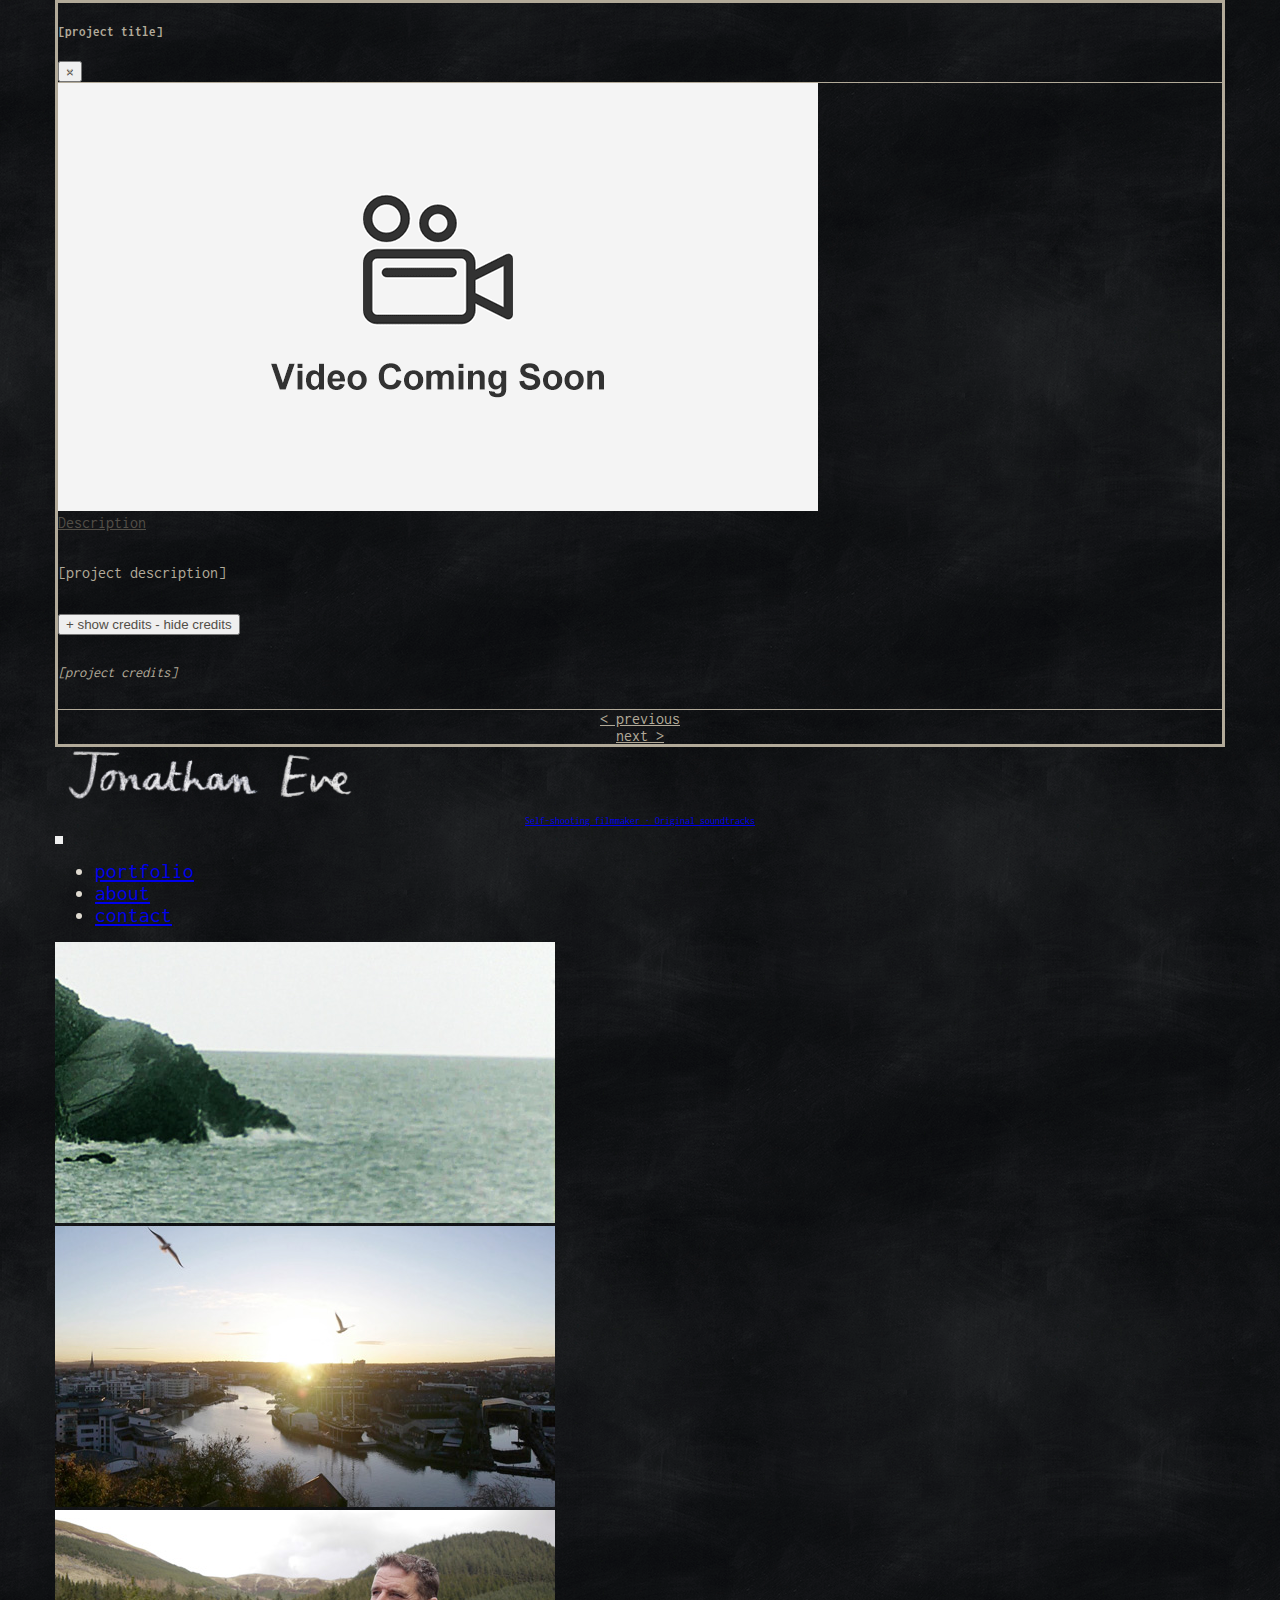
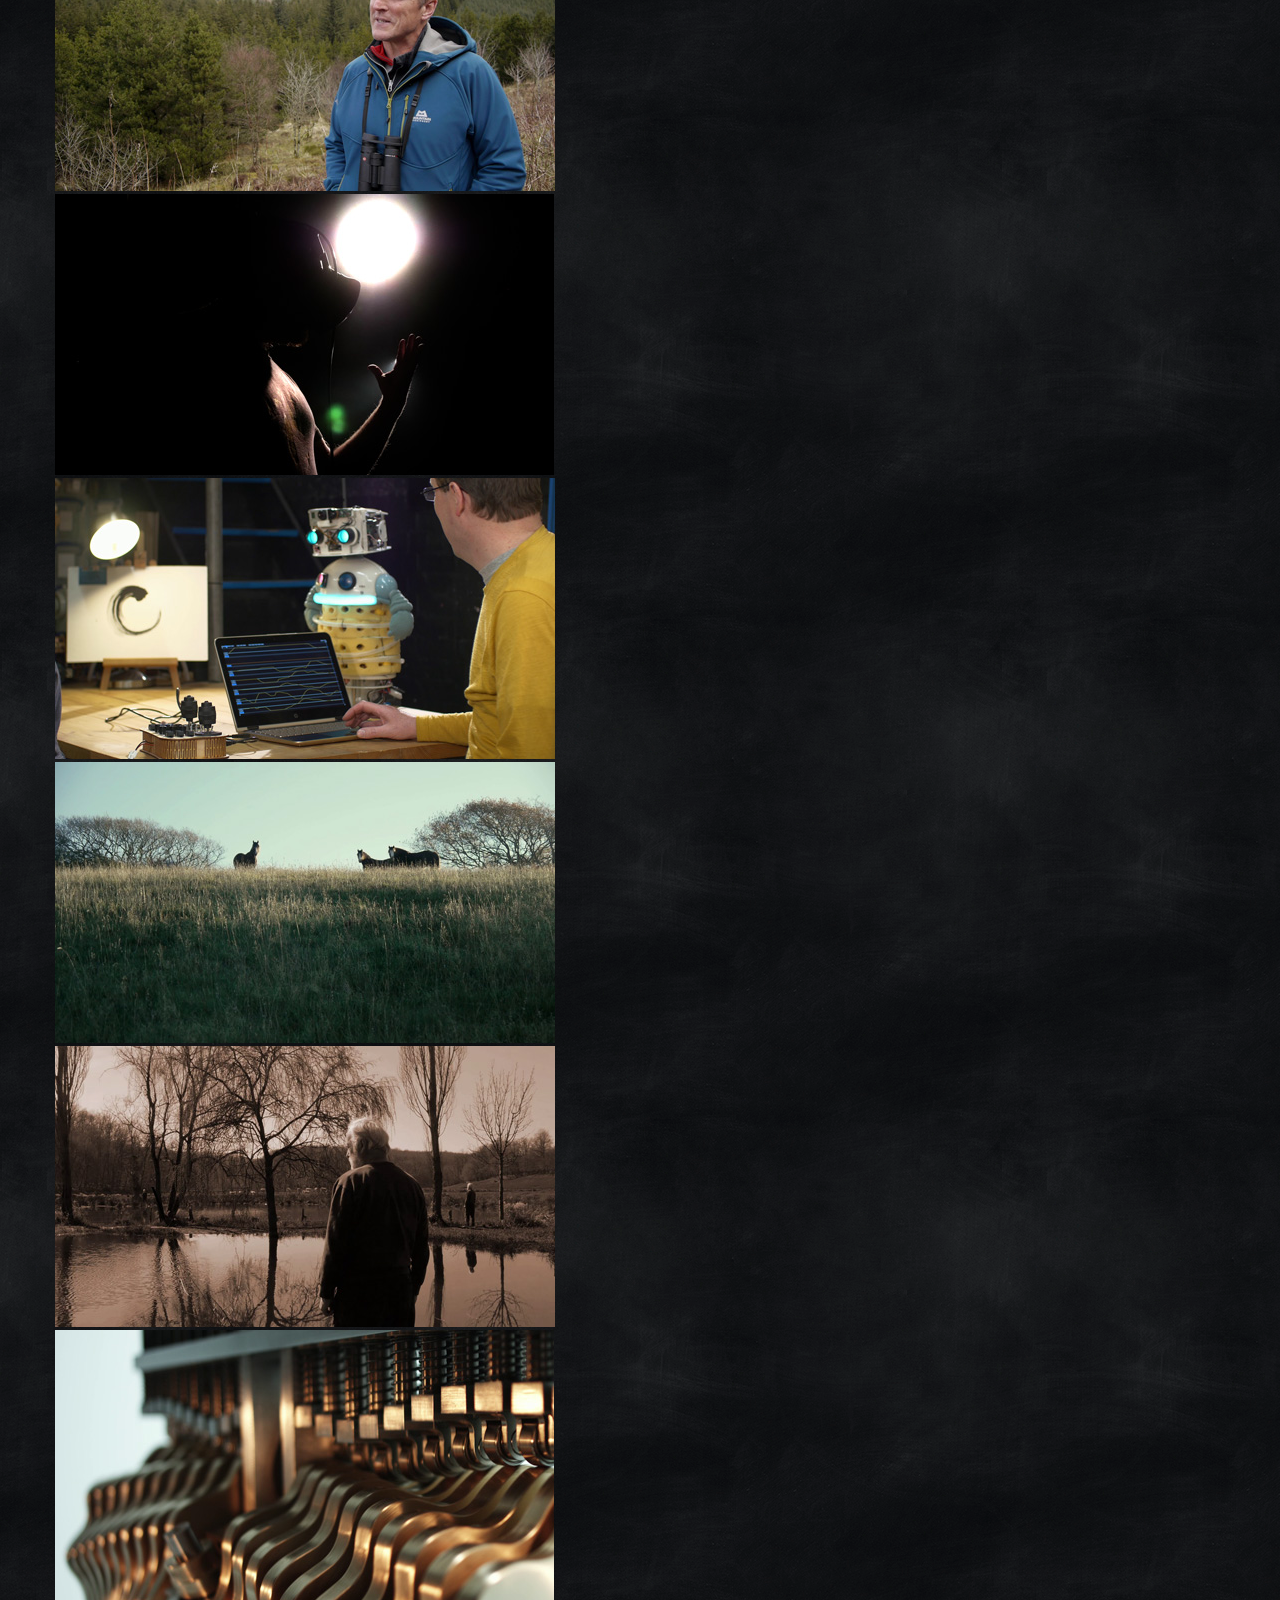
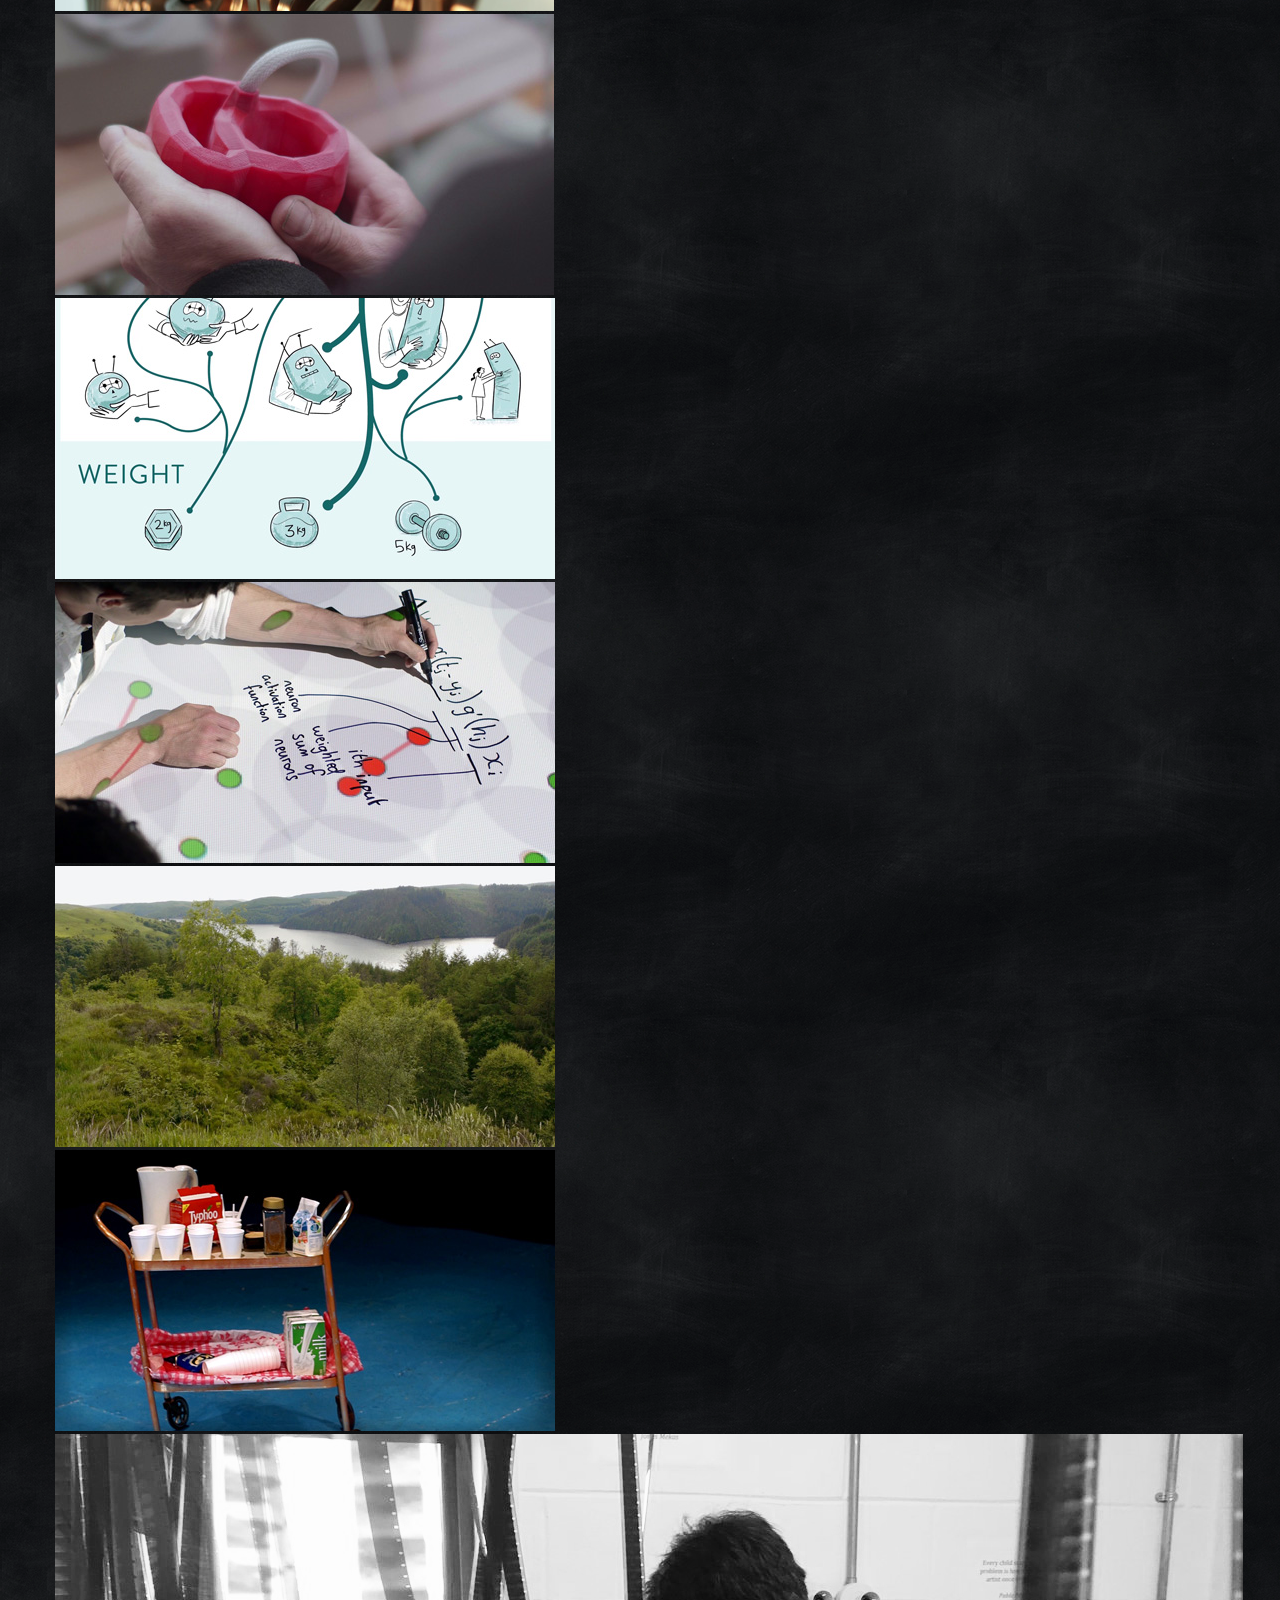
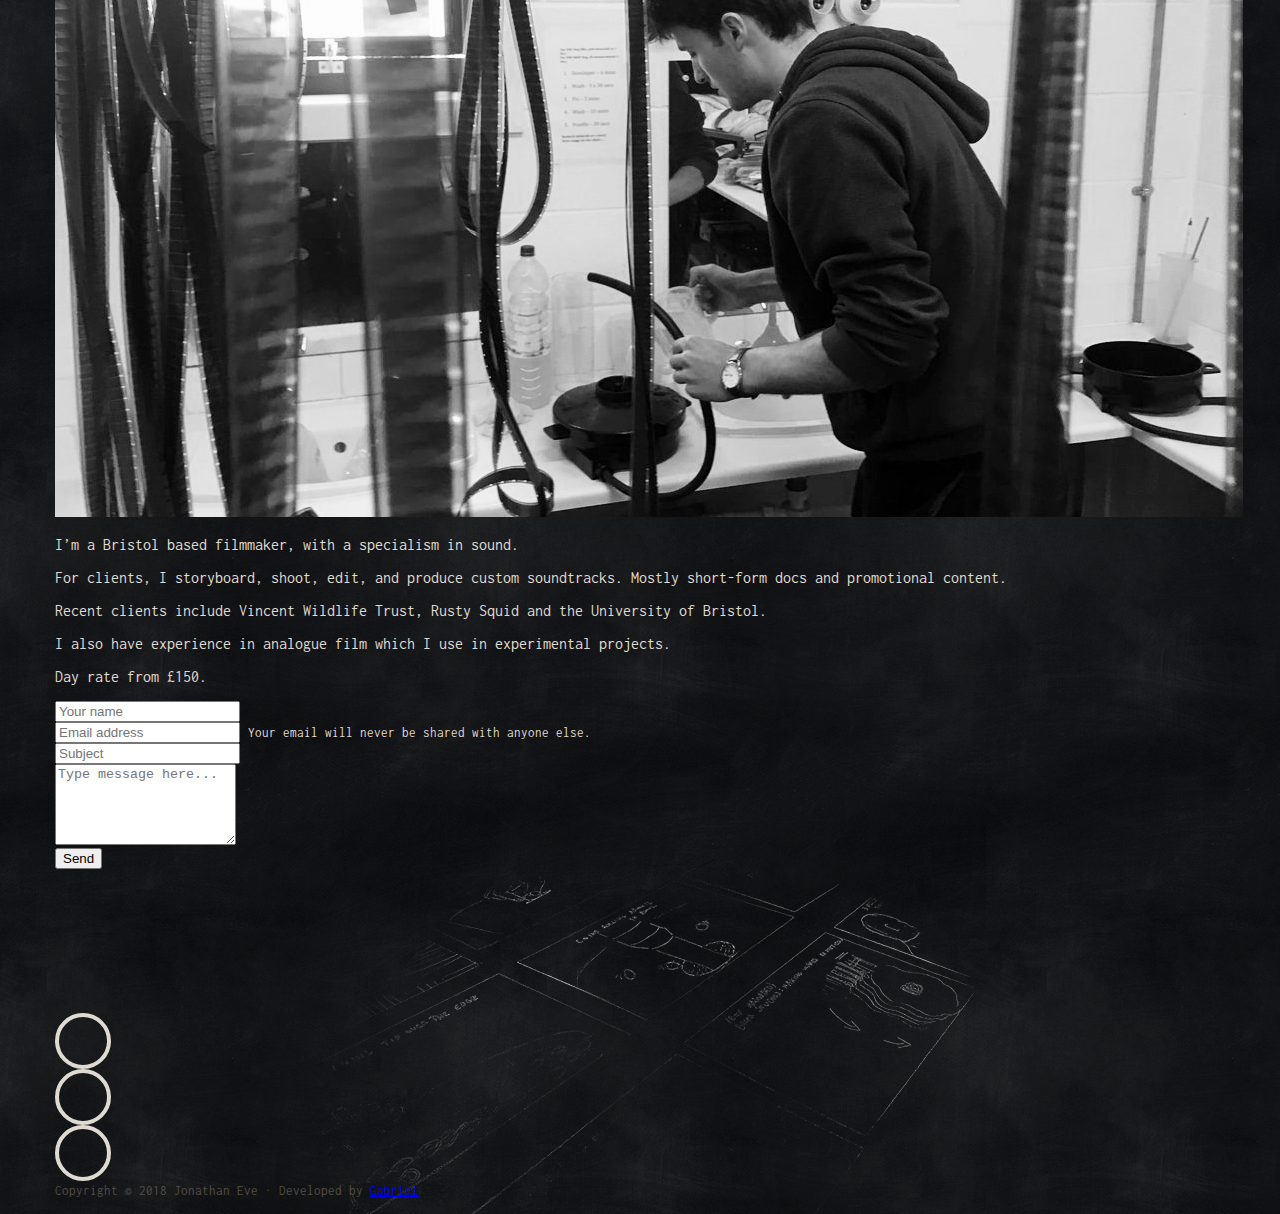
==== commit a1356020: "Thumbnails: reduced size and converted to JPG" ====
--- a/beta/index.html
+++ b/beta/index.html
@@ -8,11 +8,12 @@
   <link rel="icon" href="/img/favicon.png">
 
   <!-- Bootstrap CSS -->
-<link rel="stylesheet" href="https://stackpath.bootstrapcdn.com/bootstrap/4.3.1/css/bootstrap.min.css" integrity="sha384-ggOyR0iXCbMQv3Xipma34MD+dH/1fQ784/j6cY/iJTQUOhcWr7x9JvoRxT2MZw1T" crossorigin="anonymous">
-
-<link rel="stylesheet" href="https://use.fontawesome.com/releases/v5.7.0/css/all.css" integrity="sha384-lZN37f5QGtY3VHgisS14W3ExzMWZxybE1SJSEsQp9S+oqd12jhcu+A56Ebc1zFSJ" crossorigin="anonymous">
+  <link rel="stylesheet" href="https://stackpath.bootstrapcdn.com/bootstrap/4.2.1/css/bootstrap.min.css" integrity="sha384-GJzZqFGwb1QTTN6wy59ffF1BuGJpLSa9DkKMp0DgiMDm4iYMj70gZWKYbI706tWS" crossorigin="anonymous">  <!--  -->
+
+  <link rel="stylesheet" href="https://use.fontawesome.com/releases/v5.7.0/css/all.css" integrity="sha384-lZN37f5QGtY3VHgisS14W3ExzMWZxybE1SJSEsQp9S+oqd12jhcu+A56Ebc1zFSJ" crossorigin="anonymous">
   <link rel="stylesheet" href="theme.css">
   <link href="https://fonts.googleapis.com/css?family=Montserrat" rel="stylesheet">
+  <link href="https://fonts.googleapis.com/css?family=Inconsolata" rel="stylesheet">
 
 </head>
 
@@ -20,6 +21,9 @@
 
 <!-- page container class to allow boostrap css overide by increasing specifity -->
 <body id="bo" style="background-image: url('/img/background-blackboard.jpg');">
+<div id="background-2" style="background-image: url('/img/illustrations/storyboard-bottom.png');
+background-repeat: no-repeat;
+background-position: bottom;">
 
 
   <!-- Modal -->
@@ -29,7 +33,7 @@
         <div class="modal-header">
           <h5 id="modal-title">[project title]</h5>
           <button type="button" class="close" data-dismiss="modal" aria-label="Close">
-            <span aria-hidden="true"><i class="far fa-times"></i></span>
+            <span aria-hidden="true">&times;</span>
           </button>
         </div>
         <div class="modal-body" id="modal-video">
@@ -37,12 +41,12 @@
           <img src="/img/video-coming-soon-placeholder.gif" class="img-fluid" alt="Responsive image">
         </div>
         <div class="modal-body">
-          <a href="#" class="toggler muted-colour" role="button" data-toggle="collapse" data-target="#modal-description" aria-expanded="false" aria-controls="modal-description">
+          <a href="#" class="toggler muted-colour" role="button" data-toggle="collapse" data-target="#modal-description" aria-expanded="true" aria-controls="modal-description">
             Description
-            <span class="not-hidden"><i class="fas fa-caret-right"></i></span>
-            <span class="d-none"><i class="fas fa-caret-down"></i></span>
+            <span class="d-none"><i class="fas fa-caret-right"></i></span>
+            <span class="not-hidden"><i class="fas fa-caret-down"></i></span>
           </a>
-          <div id="modal-description" class="collapse">
+          <div id="modal-description" class="collapse show">
             <p>[project description]</p>
           </div>
 
@@ -90,7 +94,7 @@
       <button class="navbar-toggler" type="button" data-toggle="collapse" data-target="#navbarSupportedContent" aria-controls="navbarSupportedContent" aria-expanded="false" aria-label="Toggle navigation">
         <span class="navbar-toggler-icon"></span>
       </button>
-<!-- TODO: navbar-nav remove? to stop colour -->
+      <!-- TODO: navbar-nav remove? to stop colour -->
       <div class="collapse navbar-collapse" id="navbarSupportedContent">
         <ul class="ml-auto nav nav-tabs navbar-nav" id="myTab" role="tablist">
           <li class="nav-item text-right">
@@ -117,328 +121,327 @@
     <section class="container-fluid mt-4 tab-pane fade show active" id="portfolio" role="tabpanel" aria-labelledby="portfolio-tab">
       <div class="row">
 
-        <!-- Portfolio item -->
-        <div class="col-sm-6 col-lg-4 p-3">
-          <a class="portfolio-box" data-toggle="modal" data-target="#previewModal" href="#">
-            <img src="/img/thumbs/drowning-in-an-automated-sea.png" class="img-fluid" alt="Responsive image">
-            <div class="portfolio-box-caption">
-              <h3 class="project-title">
-                Drowning in an automated sea
-              </h3>
-              <p class="project-credits">
-                Camera, sound, editing & music by Jonathan Eve <br>
-                with thanks to Greg Bevan <br>
-                Aberystwyth University TFTS Alumni Access Scheme
-              </p>
-              <p class="project-description">
-                scenes between Aberystwyth and Aberaeron, shot on a spring-wound 16mm Bolex, developed and digitised at the University of Aberystwyth
-              </p>
-              <div class="project-content">
-                <!-- set the correct aspect ratio here -->
-                <div class="embed-responsive embed-responsive-16by9">
-                  <iframe class="embed-responsive-item" src="https://player.vimeo.com/video/298009105?color=ffffff&title=0&byline=0&portrait=0" allowfullscreen></iframe>
-                </div>
-              </div>
-            </div>
-            <!-- <span class="badge badge-secondary">Coming soon</span> -->
-          </a>
-        </div>
-
-        <!-- Portfolio item -->
-        <div class="col-sm-6 col-lg-4 p-3">
-          <a class="portfolio-box" data-toggle="modal" data-target="#previewModal" href="#">
-            <img src="/img/thumbs/bristol-around-the-clock.png" class="img-fluid" alt="Responsive image">
-            <div class="portfolio-box-caption">
-              <h3 class="project-title">
-                Bristol - Around the Clock
-              </h3>
-              <p class="project-credits">
-                Camera, sound, editing & music by Jonathan Eve
-              </p>
-              <p class="project-description">
-                Bristol: The people and the City, from dawn till late – in 90 seconds.
-              </p>
-              <div class="project-content">
-                <!-- set the correct aspect ratio here -->
-                <div class="embed-responsive embed-responsive-16by9">
-                  <iframe class="embed-responsive-item" src="https://player.vimeo.com/video/245193532?color=ffffff&title=0&byline=0&portrait=0" allowfullscreen></iframe>
-
-                  <!-- <div style="padding:56.25% 0 0 0;position:relative;"><iframe src="https://player.vimeo.com/video/245193532?color=ffffff&title=0&byline=0&portrait=0" style="position:absolute;top:0;left:0;width:100%;height:100%;" frameborder="0" webkitallowfullscreen mozallowfullscreen allowfullscreen></iframe></div><script src="https://player.vimeo.com/api/player.js"></script> -->
-
-                </div>
-              </div>
-            </div>
-            <!-- <span class="badge badge-secondary">Coming soon</span> -->
-          </a>
-        </div>
-
-        <!-- Portfolio item -->
-        <div class="col-sm-6 col-lg-4 p-3">
-          <a class="portfolio-box" data-toggle="modal" data-target="#previewModal" href="#">
-            <img src="/img/thumbs/connectivity-scene3-reel2.png" class="img-fluid" alt="Responsive image">
-            <div class="portfolio-box-caption">
-              <h3 class="project-title">
-                Connectivity
-              </h3>
-              <p class="project-credits">
-                Camera, sound, editing & music by Jonathan Eve
-              </p>
-              <div class="project-description">
-                Originally created as a video installation, two screens facing each other held an audience enclosed in a moment of connectivity between pairs of living beings, separated by a vast stretch of space. Music made from found sounds taken directly from their environments.
-              </div>
-              <div class="project-content">
-                <!-- set the correct aspect ratio here -->
-                <div class="embed-responsive embed-responsive-21by9">
-                  <iframe class="embed-responsive-item" src="https://player.vimeo.com/video/252597766?color=ffffff&title=0&byline=0&portrait=0" allowfullscreen></iframe>
-                </div>
-              </div>
-            </div>
-          </a>
-        </div>
-
-        <!-- Portfolio item -->
-        <div class="col-sm-6 col-lg-4 p-3">
-          <a class="portfolio-box" data-toggle="modal" data-target="#previewModal" href="#">
-            <img src="/img/thumbs/evolutionary-tree.png" class="img-fluid" alt="Responsive image">
-            <div class="portfolio-box-caption">
-              <h3 class="project-title">
-                Evolutionary Tree
-              </h3>
-              <p class="project-credits">
-                Voice-over by David McGoran <br>
-                Illustration by Laurie Stansfield <br>
-                Sound & editing by Jonathan Eve
-              </p>
-              <p class="project-description">
-                A Rusty Squid film <br>
-                This short animation captures the evolutionary tree principle that is fundamental to Rusty Squid’s robotic design practice.
-              </p>
-              <div class="project-content">
-                <!-- set the correct aspect ratio here -->
-                <div class="embed-responsive embed-responsive-16by9">
-                  <iframe class="embed-responsive-item" src="#" allowfullscreen></iframe>
-                </div>
-              </div>
-            </div>
-          </a>
-        </div>
-
-        <!-- Portfolio item -->
-        <div class="col-sm-6 col-lg-4 p-3">
-          <a class="portfolio-box" data-toggle="modal" data-target="#previewModal" href="#">
-            <img src="/img/thumbs/making-waves.png" class="img-fluid" alt="Responsive image">
-            <div class="portfolio-box-caption">
-              <h3 class="project-title">
-                Making Waves
-              </h3>
-              <p class="project-credits">
-                Directed by David McGoran <br>
-                Cinematography by Adam Laity <br>
-                Additional camerawork, editing & original score by Jonathan Eve
-              </p>
-              <p class="project-description">
-                A Rusty Squid Film <br>
-                In 2016, Rusty Squid designed and fabricated a mechanical sculpture for the M Shed museum in Bristol, reminding us of our industrial past.
-              </p>
-              <div class="project-content">
-                <!-- set the correct aspect ratio here -->
-                <div class="embed-responsive embed-responsive-16by9">
-                  <iframe class="embed-responsive-item" src="#" allowfullscreen></iframe>
-                </div>
-              </div>
-            </div>
-          </a>
-        </div>
-
-        <!-- Portfolio item -->
-        <div class="col-sm-6 col-lg-4 p-3">
-          <a class="portfolio-box" data-toggle="modal" data-target="#previewModal" href="#">
-            <img src="/img/thumbs/exploring-time.png" class="img-fluid" alt="Responsive image">
-            <div class="portfolio-box-caption">
-              <h3 class="project-title">
-                Exploring Time
-              </h3>
-              <p class="project-credits">
-                Camera, sound, editing & music by Jonathan Eve
-              </p>
-              <p class="project-description">
-                An experimental reflection on time, space and memory.
-              </p>
-              <div class="project-content">
-                <!-- set the correct aspect ratio here -->
-                <div class="embed-responsive embed-responsive-16by9">
-                  <iframe class="embed-responsive-item" src="https://player.vimeo.com/video/132607721?color=ffffff&title=0&byline=0&portrait=0" allowfullscreen></iframe>
-                </div>
-              </div>
-            </div>
-          </a>
-        </div>
-
-        <!-- Portfolio item -->
-        <div class="col-sm-6 col-lg-4 p-3">
-          <a class="portfolio-box" data-toggle="modal" data-target="#previewModal" href="#">
-            <img src="/img/thumbs/heart-in-your-hands.png" class="img-fluid" alt="Responsive image">
-            <div class="portfolio-box-caption">
-              <h3 class="project-title">
-                Heart in Your Hands
-              </h3>
-              <p class="project-credits">
-                Directed by David McGoran <br>
-                Cinematography by Adam Laity <br>
-                Additional camerawork by James Dalby & Jonathan Eve <br>
-                Edited by James Dalby & Jonathan Eve <br>
-                Original music by Jonathan Eve
-              </p>
-              <p class="project-description">
-                A Rusty Squid Film <br>
-                Documentary on the design and fabrication of robotic hearts.
-              </p>
-              <div class="project-content">
-                <!-- set the correct aspect ratio here -->
-                <div class="embed-responsive embed-responsive-16by9">
-                  <iframe class="embed-responsive-item" src="#" allowfullscreen></iframe>
-                </div>
-              </div>
-            </div>
-          </a>
-        </div>
-
-        <!-- Portfolio item -->
-        <div class="col-sm-6 col-lg-4 p-3">
-          <a class="portfolio-box" data-toggle="modal" data-target="#previewModal" href="#">
-            <img src="/img/thumbs/motion-equals-emotion.png" class="img-fluid" alt="Responsive image">
-            <div class="portfolio-box-caption">
-              <h3 class="project-title">
-                Motion equals Emotion
-              </h3>
-              <p class="project-credits">
-                Voice-over by David McGoran <br>
-                Camera, sound, editing & music by Jonathan Eve <br>
-                Additional footage by James Dalby and Adam Laity
-              </p>
-              <p class="project-description">
-                “As we dive into this century, we’ll be entering a landscape where the boundaries between humanity, nature and technology start to blur.” <br>
-                David McGoran, a robotic engineer and designer tells the story of Rusty Squid, a studio for robotic art and design, based in Bristol.
-              </p>
-              <div class="project-content">
-                <!-- set the correct aspect ratio here -->
-                <div class="embed-responsive embed-responsive-16by9">
-                  <iframe class="embed-responsive-item" src="https://player.vimeo.com/video/266889325?color=ffffff&title=0&byline=0&portrait=0" allowfullscreen></iframe>
-                </div>
-              </div>
-            </div>
-          </a>
-        </div>
-
-        <!-- Portfolio item -->
-        <div class="col-sm-6 col-lg-4 p-3">
-          <a class="portfolio-box" data-toggle="modal" data-target="#previewModal" href="#">
-            <img src="/img/thumbs/projected-algorithms.png" class="img-fluid" alt="Responsive image">
-            <div class="portfolio-box-caption">
-              <h3 class="project-title">
-                Projected Algorithms
-              </h3>
-              <p class="project-credits">
-                CVoice-over by David McGoran <br>
-                Camera and Editing by James Dalby <br>
-                Sound & music by Jonathan Eve
-              </p>
-              <p class="project-description">
-                A Rusty Squid film <br>
-                Robotic engineer and designer David McGoran from Rusty Squid, explains the importance of designing new algorithms.
-              </p>
-              <div class="project-content">
-                <!-- set the correct aspect ratio here -->
-                <div class="embed-responsive embed-responsive-16by9">
-                  <iframe class="embed-responsive-item" src="https://www.youtube-nocookie.com/embed/AFolFqjvFXk" allowfullscreen></iframe>
-                </div>
-              </div>
-            </div>
-          </a>
-        </div>
-
-        <!-- Portfolio item -->
-        <div class="col-sm-6 col-lg-4 p-3">
-          <a class="portfolio-box" data-toggle="modal" data-target="#previewModal" href="#">
-            <div class="doodle">
-              <img src="/img/illustrations/pine-marten.png" alt="Hand drawn illustration of a pine marten">
-            </div>
-            <img src="/img/thumbs/restoring-the-pine-marten.png" class="img-fluid" alt="Responsive image">
-            <div class="portfolio-box-caption">
-              <h3 class="project-title">
-                Restoring the Pine Marten to England and Wales
-              </h3>
-              <p class="project-credits">
-                Produced by Hilary Macmillan <br>
-                Camera and editing by Jonathan Eve
-              </p>
-              <p class="project-description">
-                A Vincent Wildlife Trust film <br>
-                The pine marten was once common across much of Britain, but is now one of our rarest mammals. Today, the pine marten population is increasing its range in Scotland, but in the rest of Britain it is considered to be functionally extinct. The Vincent Wildlife Trust has embarked on a major recovery project to bring the pine marten back to England and Wales.
-              </p>
-              <div class="project-content">
-                <!-- set the correct aspect ratio here -->
-                <div class="embed-responsive embed-responsive-16by9">
-                  <iframe class="embed-responsive-item" src="https://player.vimeo.com/video/108462659?color=ffffff&title=0&byline=0&portrait=0" allowfullscreen></iframe>
-                </div>
-              </div>
-            </div>
-          </a>
-        </div>
-
-        <!-- Portfolio item -->
-        <div class="col-sm-6 col-lg-4 p-3">
-          <a class="portfolio-box" data-toggle="modal" data-target="#previewModal" href="#">
-            <img src="/img/thumbs/tea-break-murder.png" class="img-fluid" alt="Responsive image">
-            <div class="portfolio-box-caption">
-              <h3 class="project-title">
-                Tea Break Murder
-              </h3>
-              <p class="project-credits">
-                Camera, sound, editing & music by Jonathan Eve
-              </p>
-              <p class="project-description">
-                University project <br>
-                Peter Voncamp is a passionate filmmaker, contented until he finds his beloved tea-lady murdered. Taking matters into his own hands, he interrogates some of his key suspects, but it becomes clear that the reality of the situation is not as expected.
-              </p>
-              <div class="project-content">
-                <!-- set the correct aspect ratio here -->
-                <div class="embed-responsive embed-responsive-16by9">
-                  <iframe class="embed-responsive-item" src="https://player.vimeo.com/video/133131252?color=ffffff&title=0&byline=0&portrait=0" allowfullscreen></iframe>
-                </div>
-              </div>
-            </div>
-          </a>
-        </div>
-
-        <!-- Portfolio item -->
-        <div class="col-sm-6 col-lg-4 p-3">
-          <a class="portfolio-box" data-toggle="modal" data-target="#previewModal" href="#">
-            <img src="/img/thumbs/wild-in-wales.png" class="img-fluid" alt="Responsive image">
-            <div class="portfolio-box-caption">
-              <h3 class="project-title">
-                Wild in Wales
-              </h3>
-              <p class="project-credits">
-                Produced by Hilary Macmillan <br>
-                Directed by Jonathan Eve <br>
-                Camera and editing by Jonathan Eve
-              </p>
-              <p class="project-description">
-                BA Vincent Wildlife Trust film <br>
-                A short documentary about the return of the pine marten in England and Wales.
-                “To think that they have come back to mid Wales, not far from my home, I tell you it is like welcoming back an old friend really. I dream of the day when I can walk along here and actually see a pine marten so I am so happy about this.”
-                Iolo Williams, Naturalist & Broadcaster
-              </p>
-              <div class="project-content">
-                <!-- set the correct aspect ratio here -->
-                <div class="embed-responsive embed-responsive-16by9">
-                  <iframe class="embed-responsive-item" src="https://player.vimeo.com/video/168819064?color=ffffff&title=0&byline=0&portrait=0" allowfullscreen></iframe>
-                </div>
-              </div>
-            </div>
-          </a>
-        </div>
+
+<div class="col-sm-6 col-lg-4 p-3">
+  <a class="portfolio-box" data-toggle="modal" data-target="#previewModal" href="#">
+    <img src="/img/thumbs/500px/drowning-in-an-automated-sea.jpg" class="img-fluid" alt="Responsive image">
+    <div class="portfolio-box-caption">
+      <h3 class="project-title">
+        Drowning in an automated sea
+      </h3>
+      <p class="project-credits">
+        camera & editing by Jonathan Eve
+special thanks to Greg Bevan & Aberystwyth University TFTS alumni access scheme
+      </p>
+      <p class="project-description">
+        Scenes between Aberystwyth and Aberaeron, shot on a spring-wound 16mm Bolex, developed and digitised at the University of Aberystwyth. Music: <i>Drowning in an automated sea</i> by calm! 2018
+      </p>
+      <div class="project-content">
+        <!-- set the correct aspect ratio here -->
+        <div class="embed-responsive embed-responsive-16by9">
+          <iframe class="embed-responsive-item" src="https://player.vimeo.com/video/298009105?color=ffffff&title=0&byline=0&portrait=0" allowfullscreen></iframe>
+        </div>
+      </div>
+    </div>
+    <!-- <span class="badge badge-secondary">Coming soon</span> -->
+  </a>
+</div>
+<div class="col-sm-6 col-lg-4 p-3">
+  <a class="portfolio-box" data-toggle="modal" data-target="#previewModal" href="#">
+    <img src="/img/thumbs/500px/bristol-around-the-clock.jpg" class="img-fluid" alt="Responsive image">
+    <div class="portfolio-box-caption">
+      <h3 class="project-title">
+        Bristol - Around the Clock
+      </h3>
+      <p class="project-credits">
+        camera, sound, editing & music by Jonathan Eve
+      </p>
+      <p class="project-description">
+        Scenes of people and places in Bristol, from dawn till late. This film was nominated for the 'Our City' competition in Bristol. 2017
+      </p>
+      <div class="project-content">
+        <!-- set the correct aspect ratio here -->
+        <div class="embed-responsive embed-responsive-16by9">
+          <iframe class="embed-responsive-item" src="https://player.vimeo.com/video/245193532?color=ffffff&title=0&byline=0&portrait=0" allowfullscreen></iframe>
+        </div>
+      </div>
+    </div>
+    <!-- <span class="badge badge-secondary">Coming soon</span> -->
+  </a>
+</div>
+<div class="col-sm-6 col-lg-4 p-3">
+  <a class="portfolio-box" data-toggle="modal" data-target="#previewModal" href="#">
+    <img src="/img/thumbs/500px/wild-in-wales.jpg" class="img-fluid" alt="Responsive image">
+    <div class="portfolio-box-caption">
+      <h3 class="project-title">
+        Wild in Wales
+      </h3>
+      <p class="project-credits">
+        produced by Hilary Macmillan
+camera & editing by Jonathan Eve
+      </p>
+      <p class="project-description">
+        A short documentary about the return of the pine marten to England and Wales. What does this mean to the people who live or work in Wales? Featuring Iolo Williams, naturalist & broadcaster.
+      </p>
+      <div class="project-content">
+        <!-- set the correct aspect ratio here -->
+        <div class="embed-responsive embed-responsive-16by9">
+          <iframe class="embed-responsive-item" src="https://player.vimeo.com/video/168819064?color=ffffff&title=0&byline=0&portrait=0" allowfullscreen></iframe>
+        </div>
+      </div>
+    </div>
+    <!-- <span class="badge badge-secondary">Coming soon</span> -->
+  </a>
+</div>
+<div class="col-sm-6 col-lg-4 p-3">
+  <a class="portfolio-box" data-toggle="modal" data-target="#previewModal" href="#">
+    <img src="/img/thumbs/500px/figuring.jpg" class="img-fluid" alt="Responsive image">
+    <div class="portfolio-box-caption">
+      <h3 class="project-title">
+        Figuring
+      </h3>
+      <p class="project-credits">
+        film credits:
+cinematography by Adam Laity
+sound design & Foley by Jonathan Eve
+      </p>
+      <p class="project-description">
+        Video documentation of an artistic, scientific and technological project - <i>Figuring</i> - exploring bodies, materiality and touch in multi-person virtual reality.
+For further details please visit figuring-project.com.
+      </p>
+      <div class="project-content">
+        <!-- set the correct aspect ratio here -->
+        <div class="embed-responsive embed-responsive-16by9">
+          <iframe class="embed-responsive-item" src="https://player.vimeo.com/video/302290946?color=ffffff&title=0&byline=0&portrait=0" allowfullscreen></iframe>
+        </div>
+      </div>
+    </div>
+    <!-- <span class="badge badge-secondary">Coming soon</span> -->
+  </a>
+</div>
+<div class="col-sm-6 col-lg-4 p-3">
+  <a class="portfolio-box" data-toggle="modal" data-target="#previewModal" href="#">
+    <img src="/img/thumbs/500px/motion-equals-emotion.jpg" class="img-fluid" alt="Responsive image">
+    <div class="portfolio-box-caption">
+      <h3 class="project-title">
+        Motion equals Emotion
+      </h3>
+      <p class="project-credits">
+        voice-over by David McGoran
+camera, sound, editing & music by Jonathan Eve
+additional footage by James Dalby and Adam Laity
+      </p>
+      <p class="project-description">
+        David McGoran, a robotic engineer and designer tells the story of Rusty Squid, a studio for robotic art and design, based in Bristol. This film was nominated for the 'Our City' competition in Bristol. 2018
+      </p>
+      <div class="project-content">
+        <!-- set the correct aspect ratio here -->
+        <div class="embed-responsive embed-responsive-16by9">
+          <iframe class="embed-responsive-item" src="https://player.vimeo.com/video/266889325?color=ffffff&title=0&byline=0&portrait=0" allowfullscreen></iframe>
+        </div>
+      </div>
+    </div>
+    <!-- <span class="badge badge-secondary">Coming soon</span> -->
+  </a>
+</div>
+<div class="col-sm-6 col-lg-4 p-3">
+  <a class="portfolio-box" data-toggle="modal" data-target="#previewModal" href="#">
+    <img src="/img/thumbs/500px/connectivity-scene3-reel2.jpg" class="img-fluid" alt="Responsive image">
+    <div class="portfolio-box-caption">
+      <h3 class="project-title">
+        Connectivity
+      </h3>
+      <p class="project-credits">
+        camera, sound, editing & music by Jonathan Eve
+      </p>
+      <p class="project-description">
+        Originally created as a video installation, two screens facing each other held an audience enclosed in a moment of connectivity between pairs of living beings, separated by a vast stretch of space. Music made from found sounds taken directly from their environments. 2015
+      </p>
+      <div class="project-content">
+        <!-- set the correct aspect ratio here -->
+        <div class="embed-responsive embed-responsive-16by9">
+          <iframe class="embed-responsive-item" src="https://player.vimeo.com/video/252597766?color=ffffff&title=0&byline=0&portrait=0" allowfullscreen></iframe>
+        </div>
+      </div>
+    </div>
+    <!-- <span class="badge badge-secondary">Coming soon</span> -->
+  </a>
+</div>
+<div class="col-sm-6 col-lg-4 p-3">
+  <a class="portfolio-box" data-toggle="modal" data-target="#previewModal" href="#">
+    <img src="/img/thumbs/500px/exploring-time.jpg" class="img-fluid" alt="Responsive image">
+    <div class="portfolio-box-caption">
+      <h3 class="project-title">
+        Exploring Time
+      </h3>
+      <p class="project-credits">
+        camera, sound, editing & music by Jonathan Eve
+      </p>
+      <p class="project-description">
+        An experimental reflection on time, space and memory. 2015
+      </p>
+      <div class="project-content">
+        <!-- set the correct aspect ratio here -->
+        <div class="embed-responsive embed-responsive-16by9">
+          <iframe class="embed-responsive-item" src="https://player.vimeo.com/video/132607721?color=ffffff&title=0&byline=0&portrait=0" allowfullscreen></iframe>
+        </div>
+      </div>
+    </div>
+    <!-- <span class="badge badge-secondary">Coming soon</span> -->
+  </a>
+</div>
+<div class="col-sm-6 col-lg-4 p-3">
+  <a class="portfolio-box" data-toggle="modal" data-target="#previewModal" href="#">
+    <img src="/img/thumbs/500px/making-waves.jpg" class="img-fluid" alt="Responsive image">
+    <div class="portfolio-box-caption">
+      <h3 class="project-title">
+        Making Waves
+      </h3>
+      <p class="project-credits">
+        directed by David McGoran
+cinematography by Adam Laity
+additional camerawork, editing & original score by Jonathan Eve
+      </p>
+      <p class="project-description">
+        In 2016, Rusty Squid designed and fabricated a mechanical sculpture for the M Shed museum in Bristol, reminding us of our industrial past.
+This film will be released in 2019.
+      </p>
+      <div class="project-content">
+        <!-- set the correct aspect ratio here -->
+        <div class="embed-responsive embed-responsive-16by9">
+          <iframe class="embed-responsive-item" src="#" allowfullscreen></iframe>
+        </div>
+      </div>
+    </div>
+    <!-- <span class="badge badge-secondary">Coming soon</span> -->
+  </a>
+</div>
+<div class="col-sm-6 col-lg-4 p-3">
+  <a class="portfolio-box" data-toggle="modal" data-target="#previewModal" href="#">
+    <img src="/img/thumbs/500px/heart-in-your-hands.jpg" class="img-fluid" alt="Responsive image">
+    <div class="portfolio-box-caption">
+      <h3 class="project-title">
+        Heart in Your Hands
+      </h3>
+      <p class="project-credits">
+        directed by David McGoran
+cinematography by Adam Laity
+editing & original music by Jonathan Eve
+      </p>
+      <p class="project-description">
+        Documentary on the design and fabrication of robotic hearts. This film will be released in 2019.
+      </p>
+      <div class="project-content">
+        <!-- set the correct aspect ratio here -->
+        <div class="embed-responsive embed-responsive-16by9">
+          <iframe class="embed-responsive-item" src="#" allowfullscreen></iframe>
+        </div>
+      </div>
+    </div>
+    <!-- <span class="badge badge-secondary">Coming soon</span> -->
+  </a>
+</div>
+<div class="col-sm-6 col-lg-4 p-3">
+  <a class="portfolio-box" data-toggle="modal" data-target="#previewModal" href="#">
+    <img src="/img/thumbs/500px/evolutionary-tree.jpg" class="img-fluid" alt="Responsive image">
+    <div class="portfolio-box-caption">
+      <h3 class="project-title">
+        Evolutionary Tree
+      </h3>
+      <p class="project-credits">
+        voice-over by David McGoran
+illustration by Laurie Stansfield
+sound & editing by Jonathan Eve
+      </p>
+      <p class="project-description">
+        This short animation captures the evolutionary tree principle that is fundamental to Rusty Squid’s robotic design practice. This film will be released in 2019.
+      </p>
+      <div class="project-content">
+        <!-- set the correct aspect ratio here -->
+        <div class="embed-responsive embed-responsive-16by9">
+          <iframe class="embed-responsive-item" src="#" allowfullscreen></iframe>
+        </div>
+      </div>
+    </div>
+    <!-- <span class="badge badge-secondary">Coming soon</span> -->
+  </a>
+</div>
+<div class="col-sm-6 col-lg-4 p-3">
+  <a class="portfolio-box" data-toggle="modal" data-target="#previewModal" href="#">
+    <img src="/img/thumbs/500px/projected-algorithms.jpg" class="img-fluid" alt="Responsive image">
+    <div class="portfolio-box-caption">
+      <h3 class="project-title">
+        Projected Algorithms
+      </h3>
+      <p class="project-credits">
+        voice-over by David McGoran
+camera & editing by James Dalby
+sound & music by Jonathan Eve
+      </p>
+      <p class="project-description">
+        Robotic engineer and designer David McGoran explains the importance of designing new algorithms. 2018
+      </p>
+      <div class="project-content">
+        <!-- set the correct aspect ratio here -->
+        <div class="embed-responsive embed-responsive-16by9">
+          <iframe class="embed-responsive-item" src="https://www.youtube-nocookie.com/embed/AFolFqjvFXk" allowfullscreen></iframe>
+        </div>
+      </div>
+    </div>
+    <!-- <span class="badge badge-secondary">Coming soon</span> -->
+  </a>
+</div>
+<div class="col-sm-6 col-lg-4 p-3">
+  <a class="portfolio-box" data-toggle="modal" data-target="#previewModal" href="#">
+    <img src="/img/thumbs/500px/restoring-the-pine-marten.jpg" class="img-fluid" alt="Responsive image">
+    <div class="portfolio-box-caption">
+      <h3 class="project-title">
+        Restoring the Pine Marten to England and Wales
+      </h3>
+      <p class="project-credits">
+        produced by Hilary Macmillan
+camera, sound, editing and music by Jonathan Eve
+      </p>
+      <p class="project-description">
+        The pine marten was once common across much of Britain, but is now one of our rarest mammals. Today, the pine marten population is increasing its range in Scotland, but in the rest of Britain it is considered to be functionally extinct. The Vincent Wildlife Trust has embarked on a major recovery project to bring the pine marten back to England and Wales. 2014
+      </p>
+      <div class="project-content">
+        <!-- set the correct aspect ratio here -->
+        <div class="embed-responsive embed-responsive-16by9">
+          <iframe class="embed-responsive-item" src="https://player.vimeo.com/video/108462659?color=ffffff&title=0&byline=0&portrait=0" allowfullscreen></iframe>
+        </div>
+      </div>
+    </div>
+    <!-- <span class="badge badge-secondary">Coming soon</span> -->
+  </a>
+</div>
+<div class="col-sm-6 col-lg-4 p-3">
+  <a class="portfolio-box" data-toggle="modal" data-target="#previewModal" href="#">
+    <img src="/img/thumbs/500px/tea-break-murder.jpg" class="img-fluid" alt="Responsive image">
+    <div class="portfolio-box-caption">
+      <h3 class="project-title">
+        Tea Break Murder
+      </h3>
+      <p class="project-credits">
+        written by Naomi Sleet
+camera & editing by Destina Bartley
+directed by Jonathan Eve
+      </p>
+      <p class="project-description">
+        Peter Voncamp is a passionate filmmaker, contented until he finds his beloved tea-lady murdered. Taking matters into his own hands, he interrogates some of his key suspects, but it becomes clear that the reality of the situation is not as expected. Won the RTS student award for best comedy in 2016.
+      </p>
+      <div class="project-content">
+        <!-- set the correct aspect ratio here -->
+        <div class="embed-responsive embed-responsive-16by9">
+          <iframe class="embed-responsive-item" src="https://player.vimeo.com/video/133131252?color=ffffff&title=0&byline=0&portrait=0" allowfullscreen></iframe>
+        </div>
+      </div>
+    </div>
+    <!-- <span class="badge badge-secondary">Coming soon</span> -->
+  </a>
+</div>
+
+
       </div>
     </section>
 
@@ -451,14 +454,13 @@
       <div class="row">
         <div class="col-sm-6 p-2 text-center">
           <img src="/img/jonathan-developing-film.jpg" class="img-fluid" alt="Photo of Jonathan developing film">
-          <caption>Developing film for Drowning in an automated sea.</caption>
         </div>
         <div class="col-sm-6 p-2 text-center">
           <p>I’m a Bristol based filmmaker, with a specialism in sound.</p>
-          <p>For clients, I storyboard, shoot, edit, and produce custom soundtracks. Mostly short form docs and promotional content.</p>
+          <p>For clients, I storyboard, shoot, edit, and produce custom soundtracks. Mostly short-form docs and promotional content.</p>
           <p>Recent clients include Vincent Wildlife Trust, Rusty Squid and the University of Bristol.</p>
-          <p>I have experience in analogue film which I use in experimental projects.</p>
-          <p>Day rate is £150.</p>
+          <p>I also have experience in analogue film which I use in experimental projects.</p>
+          <p>Day rate from £150.</p>
         </div>
       </div>
     </section>
@@ -468,37 +470,33 @@
 
     <section class="container tab-pane fade mt-4" id="contact" role="tabpanel" aria-labelledby="contact-tab">
       <div class="row justify-content-center">
-        <div class="col-sm-8 col-lg-8 p-2">
+        <div class="col-lg-8 p-2">
           <form autocomplete="off" target="_blank" action="https://docs.google.com/forms/d/e/1FAIpQLSfS8g7ffipWPxZmZZhmHDQXSN7EUesu1B0ZSvLdOjTOehpx7Q/formResponse">
-            <div class="form-group row">
-              <label for="recipientEmail" class="col col-form-label">Contact me</label>
-              <input type="email" class="col-md-9 form-control-plaintext" id="recipientEmail" value="jonathandeve@gmail.com" readonly>
-            </div>
-            <div class="form-group row">
-              <label for="name" class="col-md-3 col-form-label">Your name</label>
-              <input name="entry.1300844360" type="text" class="col-md-9 form-control" id="name" placeholder="Optional">
-            </div>
-            <div class="form-group row">
-              <label for="senderEmail" class="col col-form-label">Email address</label>
-              <div class="col-md-9 p-0">
-                <input name="entry.220235027" type="email" class="form-control" id="senderEmail" aria-describedby="emailHelp" placeholder="Please provide your email if you would like a response">
+            <div class="form-group">
+              <!-- <label for="name" class="col-md-3 col-form-label">Your name</label> -->
+              <input name="entry.1300844360" type="text" class="form-control" id="name" placeholder="Your name">
+            </div>
+            <div class="form-group">
+              <!-- <label for="senderEmail" class="col col-form-label">Email address</label> -->
+              <!-- <div class="col-md-9 p-0"> -->
+                <input autocomplete="on" name="entry.220235027" type="email" class="form-control" id="senderEmail" aria-describedby="emailHelp" placeholder="Email address">
                 <small id="emailHelp" class="form-text text-muted">Your email will never be shared with anyone else.</small>
-              </div>
-            </div>
-            <div class="form-group row">
-              <label for="subject" class="col col-form-label">Subject</label>
-              <input name="entry.937007608" type="text" class="col-md-9 form-control" id="subject" placeholder="Required">
-            </div>
-            <div class="form-group row">
-              <label for="messageBox" class="col col-form-label">Message</label>
-              <textarea name="entry.117788099" class="col-md-9 form-control" id="messageBox" placeholder="Required" rows="5"></textarea>
-            </div>
-            <div class="row justify-content-end">
+              <!-- </div> -->
+            </div>
+            <div class="form-group">
+              <!-- <label for="subject" class="col col-form-label">Subject</label> -->
+              <input name="entry.937007608" type="text" class="form-control" id="subject" placeholder="Subject">
+            </div>
+            <div class="form-group">
+              <!-- <label for="messageBox" class="col col-form-label">Message</label> -->
+              <textarea name="entry.117788099" class="form-control" id="messageBox" placeholder="Type message here..." rows="5"></textarea>
+            </div>
+            <!-- <div class="row justify-content-end">
               <div class="custom-control custom-checkbox col-md-9">
                 <input name="entry.946596164_sentinel" type="checkbox" class="custom-control-input" id="mailingList">
                 <label class="custom-control-label" for="mailingList">Tick the box if you would like to receive an email when a new film is released</label>
               </div>
-            </div>
+            </div> -->
             <div class="form-group text-right">
               <button type="submit" class="btn btn-primary">Send</button>
             </div>
@@ -512,42 +510,60 @@
   <!-- Social icons -->
 
   <footer class="footer">
-    <ul class="list-unstyled list-inline social-icon text-center my-5">
-      <li class="list-inline-item">
-        <a id="vimeo" href="https://vimeo.com/user37777984" target="_blank">
-          <i class="fab fa-vimeo-v"></i>
-        </a>
-      </li>
-      <li class="list-inline-item">
-        <a id="instagram" href="" target="_blank">
-          <i class="fab fa-instagram"></i>
-        </a>
-      </li>
-      <li class="list-inline-item">
-        <a id="twitter" href="" target="_blank">
-          <i class="fab fa-twitter"></i>
-        </a>
-      </li>
-    </ul>
-
+
+    <!-- <div class="row"> -->
+
+      <!-- <div class="col-4">
+        <div class="doodle text-right">
+          <img src="/img/illustrations/pine-marten.png" alt="Hand drawn illustration of a pine marten">
+        </div>
+      </div> -->
+
+      <!-- <div class="col-4"> -->
+        <ul class="list-unstyled list-inline social-icon text-center">
+          <li class="list-inline-item">
+            <a id="vimeo" href="https://vimeo.com/user37777984" target="_blank">
+              <i class="fab fa-vimeo-v"></i>
+            </a>
+          </li>
+          <li class="list-inline-item">
+            <a id="instagram" href="" target="_blank">
+              <i class="fab fa-instagram"></i>
+            </a>
+          </li>
+          <li class="list-inline-item">
+            <a id="twitter" href="" target="_blank">
+              <i class="fab fa-twitter"></i>
+            </a>
+          </li>
+        </ul>
+      <!-- </div> -->
+
+      <!-- <div class="col-4">
+        <div class="doodle text-left">
+          <img src="/img/illustrations/cycling.png" alt="Hand drawn illustration of a pine marten">
+        </div>
+      </div> -->
+
+    <!-- </div> -->
 
     <!-- Copyright -->
     <!-- TODO: add automatic date in python code -->
     <div class="footer-copyright text-center my-5 muted-colour">
-      <small>Copyright © 2018 Jonathan Eve - designed by <a href="#">Engineerio</a></small>
+      <small>Copyright © 2018 Jonathan Eve &middot; Developed by <a href="#">Gabriel</a></small>
     </div>
 
   </footer>
 
-
+<!-- background 2 -->
+</div>
 
 
   <!-- jQuery first, then Popper.js, then Bootstrap JS -->
   <script src="https://code.jquery.com/jquery-3.3.1.slim.min.js" integrity="sha384-q8i/X+965DzO0rT7abK41JStQIAqVgRVzpbzo5smXKp4YfRvH+8abtTE1Pi6jizo" crossorigin="anonymous"></script>
-  <script src="https://cdnjs.cloudflare.com/ajax/libs/popper.js/1.14.7/umd/popper.min.js" integrity="sha384-UO2eT0CpHqdSJQ6hJty5KVphtPhzWj9WO1clHTMGa3JDZwrnQq4sF86dIHNDz0W1" crossorigin="anonymous"></script>
-  <script src="https://stackpath.bootstrapcdn.com/bootstrap/4.3.1/js/bootstrap.min.js" integrity="sha384-JjSmVgyd0p3pXB1rRibZUAYoIIy6OrQ6VrjIEaFf/nJGzIxFDsf4x0xIM+B07jRM" crossorigin="anonymous"></script>
-
+  <script src="https://cdnjs.cloudflare.com/ajax/libs/popper.js/1.14.6/umd/popper.min.js" integrity="sha384-wHAiFfRlMFy6i5SRaxvfOCifBUQy1xHdJ/yoi7FRNXMRBu5WHdZYu1hA6ZOblgut" crossorigin="anonymous"></script>
+  <script src="https://stackpath.bootstrapcdn.com/bootstrap/4.2.1/js/bootstrap.min.js" integrity="sha384-B0UglyR+jN6CkvvICOB2joaf5I4l3gm9GU6Hc1og6Ls7i6U/mkkaduKaBhlAXv9k" crossorigin="anonymous"></script>
   <script src="script.js"></script>
-  
+
 </body>
 </html>
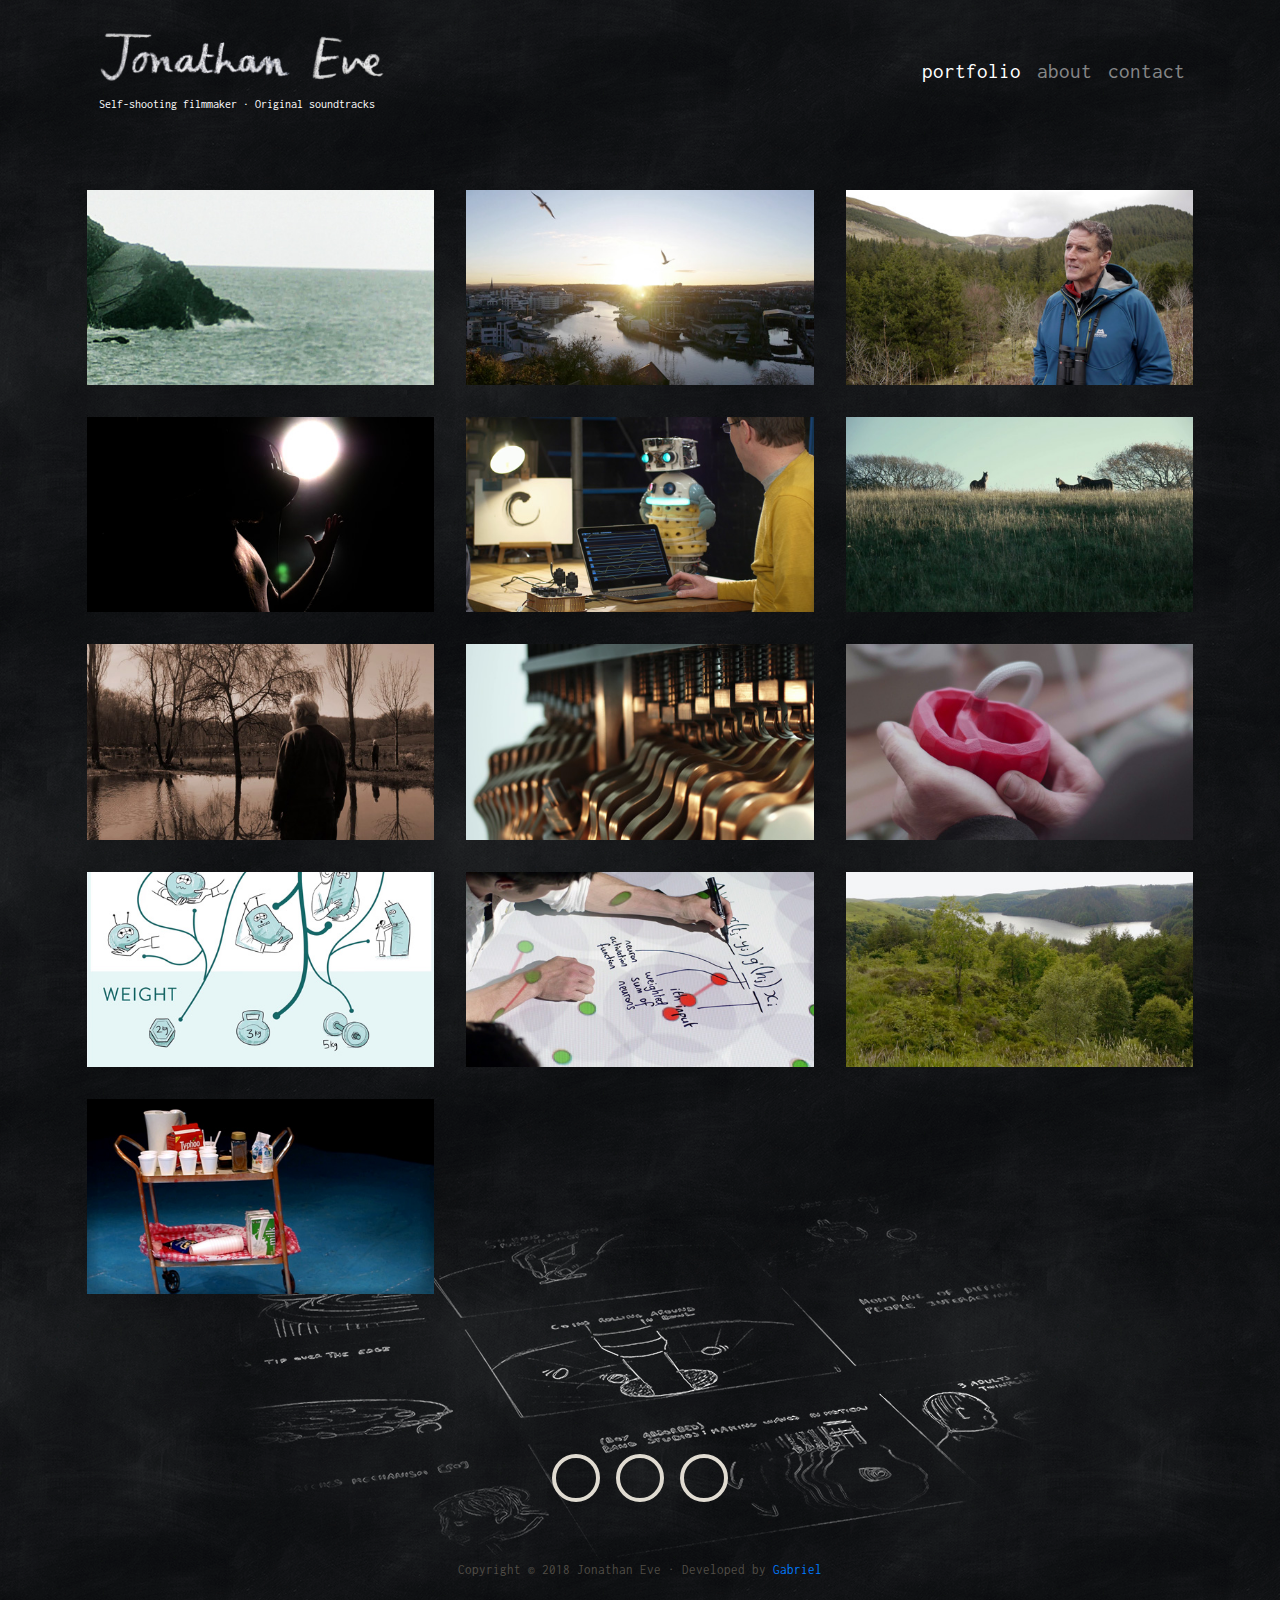
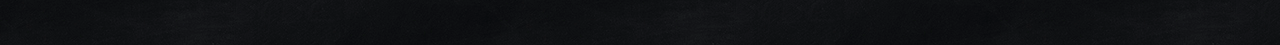
==== commit 0ebab74b: "Merge branch 'python-template'" ====
--- a/beta/index.html
+++ b/beta/index.html
@@ -8,7 +8,7 @@
   <link rel="icon" href="/img/favicon.png">
 
   <!-- Bootstrap CSS -->
-  <link rel="stylesheet" href="https://stackpath.bootstrapcdn.com/bootstrap/4.2.1/css/bootstrap.min.css" integrity="sha384-GJzZqFGwb1QTTN6wy59ffF1BuGJpLSa9DkKMp0DgiMDm4iYMj70gZWKYbI706tWS" crossorigin="anonymous">  <!--  -->
+<link rel="stylesheet" href="https://stackpath.bootstrapcdn.com/bootstrap/4.3.1/css/bootstrap.min.css" integrity="sha384-ggOyR0iXCbMQv3Xipma34MD+dH/1fQ784/j6cY/iJTQUOhcWr7x9JvoRxT2MZw1T" crossorigin="anonymous">
 
   <link rel="stylesheet" href="https://use.fontawesome.com/releases/v5.7.0/css/all.css" integrity="sha384-lZN37f5QGtY3VHgisS14W3ExzMWZxybE1SJSEsQp9S+oqd12jhcu+A56Ebc1zFSJ" crossorigin="anonymous">
   <link rel="stylesheet" href="theme.css">
@@ -561,9 +561,9 @@
 
   <!-- jQuery first, then Popper.js, then Bootstrap JS -->
   <script src="https://code.jquery.com/jquery-3.3.1.slim.min.js" integrity="sha384-q8i/X+965DzO0rT7abK41JStQIAqVgRVzpbzo5smXKp4YfRvH+8abtTE1Pi6jizo" crossorigin="anonymous"></script>
-  <script src="https://cdnjs.cloudflare.com/ajax/libs/popper.js/1.14.6/umd/popper.min.js" integrity="sha384-wHAiFfRlMFy6i5SRaxvfOCifBUQy1xHdJ/yoi7FRNXMRBu5WHdZYu1hA6ZOblgut" crossorigin="anonymous"></script>
-  <script src="https://stackpath.bootstrapcdn.com/bootstrap/4.2.1/js/bootstrap.min.js" integrity="sha384-B0UglyR+jN6CkvvICOB2joaf5I4l3gm9GU6Hc1og6Ls7i6U/mkkaduKaBhlAXv9k" crossorigin="anonymous"></script>
+  <script src="https://cdnjs.cloudflare.com/ajax/libs/popper.js/1.14.7/umd/popper.min.js" integrity="sha384-UO2eT0CpHqdSJQ6hJty5KVphtPhzWj9WO1clHTMGa3JDZwrnQq4sF86dIHNDz0W1" crossorigin="anonymous"></script>
+  <script src="https://stackpath.bootstrapcdn.com/bootstrap/4.3.1/js/bootstrap.min.js" integrity="sha384-JjSmVgyd0p3pXB1rRibZUAYoIIy6OrQ6VrjIEaFf/nJGzIxFDsf4x0xIM+B07jRM" crossorigin="anonymous"></script>
+
   <script src="script.js"></script>
-
 </body>
 </html>
